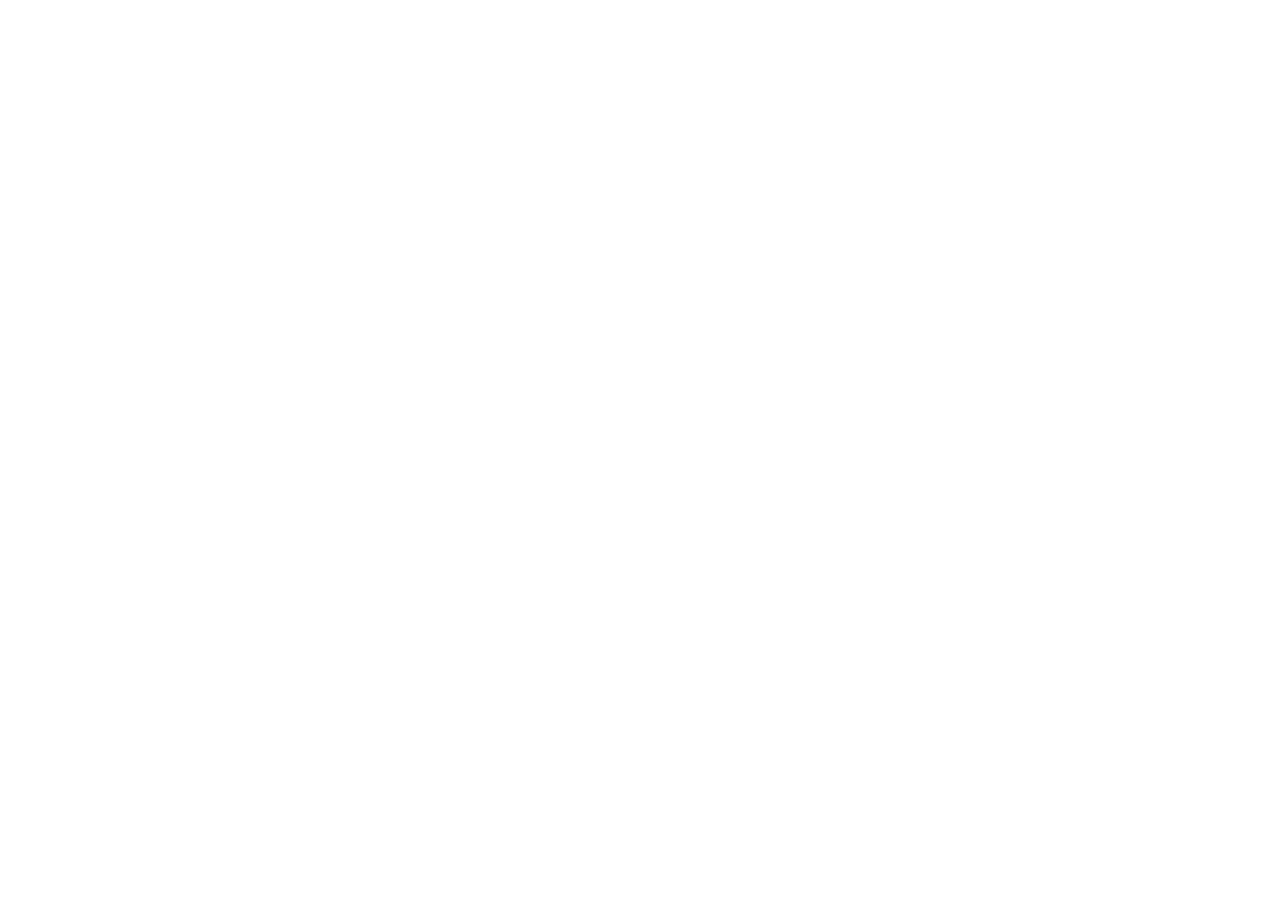
==== index.html @ c23f691d "init project" ====
<!DOCTYPE html>
<html lang="en">

<head>
    <meta charset="UTF-8">
    <meta http-equiv="X-UA-Compatible" content="IE=edge">
    <meta name="viewport" content="width=device-width, initial-scale=1.0">
    <title>Document</title>
</head>

<body>

</body>

</html>
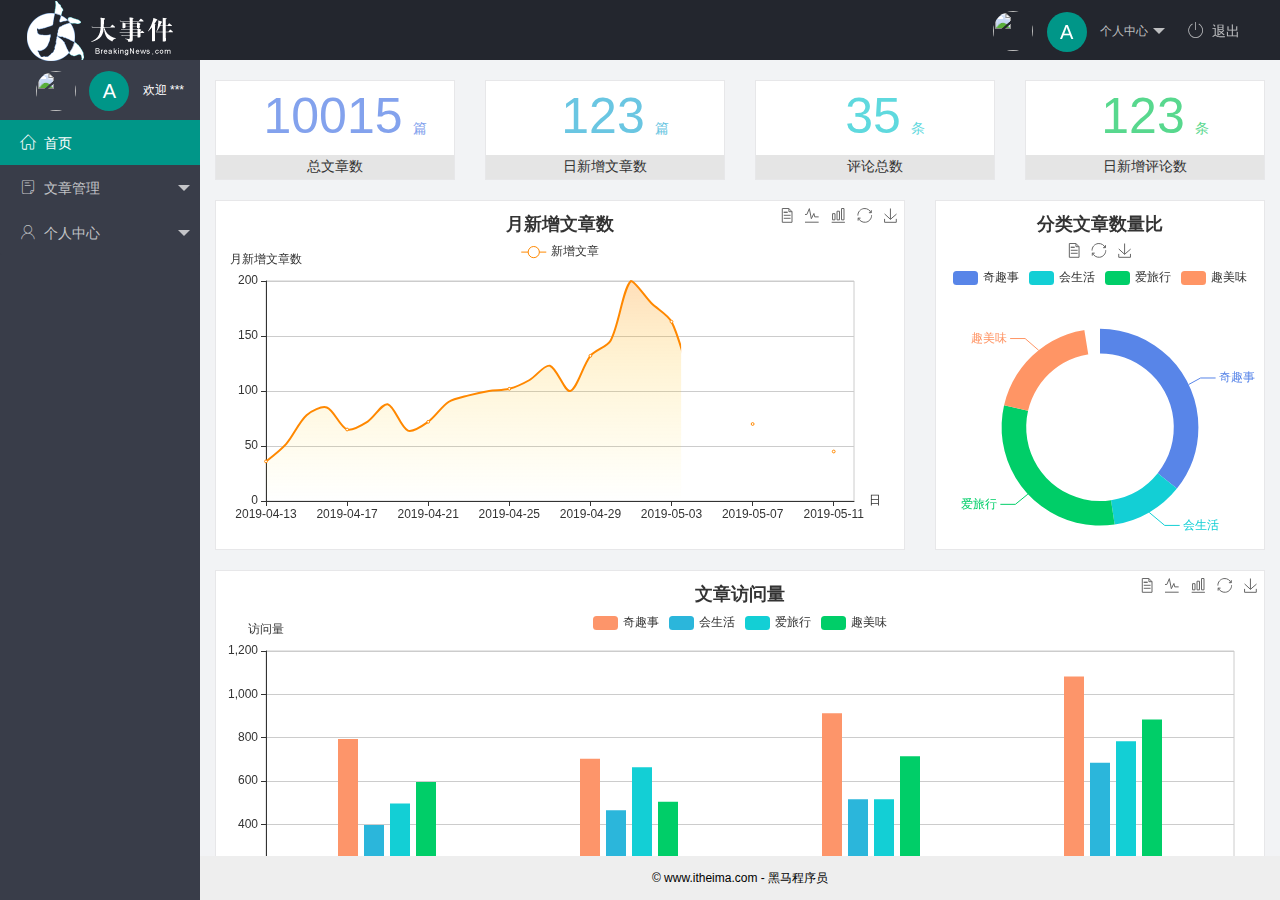
==== commit a172ba6c: "完成了主页功能的开发" ====
--- a/index.html
+++ b/index.html
@@ -5,11 +5,99 @@
     <meta charset="UTF-8">
     <meta http-equiv="X-UA-Compatible" content="IE=edge">
     <meta name="viewport" content="width=device-width, initial-scale=1.0">
-    <title>Document</title>
+    <title>后台主页</title>
+    <link rel="stylesheet" href="/assets/lib/layui/css/layui.css">
+    <link rel="stylesheet" href="/assets/css/index.css">
+    <link rel="stylesheet" href="/assets/fonts/iconfont.css">
 </head>
 
-<body>
+<body class="layui-layout-body">
+    <div class="layui-layout layui-layout-admin">
+        <div class="layui-header">
+            <div class="layui-logo">
+                <img src="/assets/images/logo.png" alt="" />
+            </div>
+            <!-- 头部区域（可配合layui已有的水平导航） -->
+            <ul class="layui-nav layui-layout-right">
+                <li class="layui-nav-item">
+                    <a href="javascript:;" class="userinfo">
+                        <img src="http://t.cn/RCzsdCq" class="layui-nav-img" />
+                        <span class="text-avatar">A</span> 个人中心
+                    </a>
+                    <dl class="layui-nav-child">
+                        <dd><a href="/user/user_info.html" target="fm">基本资料</a></dd>
+                        <dd><a href="/user/user_avatar.html" target="fm">更换头像</a></dd>
+                        <dd><a href="/user/user_pwd.html" target="fm">重置密码</a></dd>
+                    </dl>
+                </li>
+                <li class="layui-nav-item">
+                    <a href="javascript:;" id="btnLogout"><span class="iconfont icon-tuichu"></span>退出</a>
+                </li>
+            </ul>
+        </div>
 
+        <div class="layui-side layui-bg-black">
+            <div class="layui-side-scroll">
+                <div class="userinfo">
+                    <img src="http://t.cn/RCzsdCq" class="layui-nav-img" />
+                    <span class="text-avatar">A</span>
+                    <span id="welcome">欢迎 ***</span>
+                </div>
+                <!-- 左侧导航区域（可配合layui已有的垂直导航） -->
+                <ul class="layui-nav layui-nav-tree" lay-shrink="all">
+                    <li class="layui-nav-item layui-this">
+                        <a href="/home/dashboard.html" target="fm"><span class="iconfont icon-home"></span>首页</a>
+                    </li>
+                    <li class="layui-nav-item">
+                        <a class="" href="javascript:;"><span class="iconfont icon-16"></span>文章管理</a>
+                        <dl class="layui-nav-child">
+                            <dd>
+                                <a href="/article/art_cate.html" target="fm"><i class="layui-icon layui-icon-app"></i>文章类别</a>
+                            </dd>
+                            <dd>
+                                <a href="javascript:;"><i class="layui-icon layui-icon-app"></i>文章列表</a>
+                            </dd>
+                            <dd>
+                                <a href="javascript:;"><i class="layui-icon layui-icon-app"></i>发布文章</a>
+                            </dd>
+                        </dl>
+                    </li>
+                    <li class="layui-nav-item">
+                        <a href="javascript:;" class=""><span class="iconfont icon-user"></span>个人中心</a>
+                        <dl class="layui-nav-child">
+                            <dd>
+                                <a href="/user/user_info.html" target="fm"><i class="layui-icon layui-icon-app"></i>基本资料</a>
+                            </dd>
+                            <dd>
+                                <a href="/user/user_avatar.html" target="fm"><i class="layui-icon layui-icon-app"></i>更换头像</a>
+                            </dd>
+                            <dd>
+                                <a href="/user/user_pwd.html" target="fm"><i class="layui-icon layui-icon-app"></i>重置密码</a>
+                            </dd>
+                        </dl>
+                    </li>
+                </ul>
+            </div>
+        </div>
+
+        <div class="layui-body">
+            <!-- 内容主体区域 -->
+            <iframe name="fm" src="/home/dashboard.html" frameborder="0"></iframe>
+        </div>
+
+        <div class="layui-footer">
+            <!-- 底部固定区域 -->
+            © www.itheima.com - 黑马程序员
+        </div>
+    </div>
+    <!-- 导入 layui 的JS文件 -->
+    <script src="/assets/lib/layui/layui.all.js"></script>
+    <!-- 导入 jQuery -->
+    <script src="/assets/lib/jquery.js"></script>
+    <!-- 导入自己封装的 baseAPI -->
+    <script src="/assets/js/baseapi.js"></script>
+    <!-- 导入自己的 js 文件 -->
+    <script src="/assets/js/index.js"></script>
 </body>
 
 </html>--- a/assets/lib/layui/css/layui.css
+++ b/assets/lib/layui/css/layui.css
@@ -0,0 +1,2 @@
+/** layui-v2.5.5 MIT License By https://www.layui.com */
+ .layui-inline,img{display:inline-block;vertical-align:middle}h1,h2,h3,h4,h5,h6{font-weight:400}.layui-edge,.layui-header,.layui-inline,.layui-main{position:relative}.layui-body,.layui-edge,.layui-elip{overflow:hidden}.layui-btn,.layui-edge,.layui-inline,img{vertical-align:middle}.layui-btn,.layui-disabled,.layui-icon,.layui-unselect{-moz-user-select:none;-webkit-user-select:none;-ms-user-select:none}.layui-elip,.layui-form-checkbox span,.layui-form-pane .layui-form-label{text-overflow:ellipsis;white-space:nowrap}.layui-breadcrumb,.layui-tree-btnGroup{visibility:hidden}blockquote,body,button,dd,div,dl,dt,form,h1,h2,h3,h4,h5,h6,input,li,ol,p,pre,td,textarea,th,ul{margin:0;padding:0;-webkit-tap-highlight-color:rgba(0,0,0,0)}a:active,a:hover{outline:0}img{border:none}li{list-style:none}table{border-collapse:collapse;border-spacing:0}h4,h5,h6{font-size:100%}button,input,optgroup,option,select,textarea{font-family:inherit;font-size:inherit;font-style:inherit;font-weight:inherit;outline:0}pre{white-space:pre-wrap;white-space:-moz-pre-wrap;white-space:-pre-wrap;white-space:-o-pre-wrap;word-wrap:break-word}body{line-height:24px;font:14px Helvetica Neue,Helvetica,PingFang SC,Tahoma,Arial,sans-serif}hr{height:1px;margin:10px 0;border:0;clear:both}a{color:#333;text-decoration:none}a:hover{color:#777}a cite{font-style:normal;*cursor:pointer}.layui-border-box,.layui-border-box *{box-sizing:border-box}.layui-box,.layui-box *{box-sizing:content-box}.layui-clear{clear:both;*zoom:1}.layui-clear:after{content:'\20';clear:both;*zoom:1;display:block;height:0}.layui-inline{*display:inline;*zoom:1}.layui-edge{display:inline-block;width:0;height:0;border-width:6px;border-style:dashed;border-color:transparent}.layui-edge-top{top:-4px;border-bottom-color:#999;border-bottom-style:solid}.layui-edge-right{border-left-color:#999;border-left-style:solid}.layui-edge-bottom{top:2px;border-top-color:#999;border-top-style:solid}.layui-edge-left{border-right-color:#999;border-right-style:solid}.layui-disabled,.layui-disabled:hover{color:#d2d2d2!important;cursor:not-allowed!important}.layui-circle{border-radius:100%}.layui-show{display:block!important}.layui-hide{display:none!important}@font-face{font-family:layui-icon;src:url(../font/iconfont.eot?v=250);src:url(../font/iconfont.eot?v=250#iefix) format('embedded-opentype'),url(../font/iconfont.woff2?v=250) format('woff2'),url(../font/iconfont.woff?v=250) format('woff'),url(../font/iconfont.ttf?v=250) format('truetype'),url(../font/iconfont.svg?v=250#layui-icon) format('svg')}.layui-icon{font-family:layui-icon!important;font-size:16px;font-style:normal;-webkit-font-smoothing:antialiased;-moz-osx-font-smoothing:grayscale}.layui-icon-reply-fill:before{content:"\e611"}.layui-icon-set-fill:before{content:"\e614"}.layui-icon-menu-fill:before{content:"\e60f"}.layui-icon-search:before{content:"\e615"}.layui-icon-share:before{content:"\e641"}.layui-icon-set-sm:before{content:"\e620"}.layui-icon-engine:before{content:"\e628"}.layui-icon-close:before{content:"\1006"}.layui-icon-close-fill:before{content:"\1007"}.layui-icon-chart-screen:before{content:"\e629"}.layui-icon-star:before{content:"\e600"}.layui-icon-circle-dot:before{content:"\e617"}.layui-icon-chat:before{content:"\e606"}.layui-icon-release:before{content:"\e609"}.layui-icon-list:before{content:"\e60a"}.layui-icon-chart:before{content:"\e62c"}.layui-icon-ok-circle:before{content:"\1005"}.layui-icon-layim-theme:before{content:"\e61b"}.layui-icon-table:before{content:"\e62d"}.layui-icon-right:before{content:"\e602"}.layui-icon-left:before{content:"\e603"}.layui-icon-cart-simple:before{content:"\e698"}.layui-icon-face-cry:before{content:"\e69c"}.layui-icon-face-smile:before{content:"\e6af"}.layui-icon-survey:before{content:"\e6b2"}.layui-icon-tree:before{content:"\e62e"}.layui-icon-upload-circle:before{content:"\e62f"}.layui-icon-add-circle:before{content:"\e61f"}.layui-icon-download-circle:before{content:"\e601"}.layui-icon-templeate-1:before{content:"\e630"}.layui-icon-util:before{content:"\e631"}.layui-icon-face-surprised:before{content:"\e664"}.layui-icon-edit:before{content:"\e642"}.layui-icon-speaker:before{content:"\e645"}.layui-icon-down:before{content:"\e61a"}.layui-icon-file:before{content:"\e621"}.layui-icon-layouts:before{content:"\e632"}.layui-icon-rate-half:before{content:"\e6c9"}.layui-icon-add-circle-fine:before{content:"\e608"}.layui-icon-prev-circle:before{content:"\e633"}.layui-icon-read:before{content:"\e705"}.layui-icon-404:before{content:"\e61c"}.layui-icon-carousel:before{content:"\e634"}.layui-icon-help:before{content:"\e607"}.layui-icon-code-circle:before{content:"\e635"}.layui-icon-water:before{content:"\e636"}.layui-icon-username:before{content:"\e66f"}.layui-icon-find-fill:before{content:"\e670"}.layui-icon-about:before{content:"\e60b"}.layui-icon-location:before{content:"\e715"}.layui-icon-up:before{content:"\e619"}.layui-icon-pause:before{content:"\e651"}.layui-icon-date:before{content:"\e637"}.layui-icon-layim-uploadfile:before{content:"\e61d"}.layui-icon-delete:before{content:"\e640"}.layui-icon-play:before{content:"\e652"}.layui-icon-top:before{content:"\e604"}.layui-icon-friends:before{content:"\e612"}.layui-icon-refresh-3:before{content:"\e9aa"}.layui-icon-ok:before{content:"\e605"}.layui-icon-layer:before{content:"\e638"}.layui-icon-face-smile-fine:before{content:"\e60c"}.layui-icon-dollar:before{content:"\e659"}.layui-icon-group:before{content:"\e613"}.layui-icon-layim-download:before{content:"\e61e"}.layui-icon-picture-fine:before{content:"\e60d"}.layui-icon-link:before{content:"\e64c"}.layui-icon-diamond:before{content:"\e735"}.layui-icon-log:before{content:"\e60e"}.layui-icon-rate-solid:before{content:"\e67a"}.layui-icon-fonts-del:before{content:"\e64f"}.layui-icon-unlink:before{content:"\e64d"}.layui-icon-fonts-clear:before{content:"\e639"}.layui-icon-triangle-r:before{content:"\e623"}.layui-icon-circle:before{content:"\e63f"}.layui-icon-radio:before{content:"\e643"}.layui-icon-align-center:before{content:"\e647"}.layui-icon-align-right:before{content:"\e648"}.layui-icon-align-left:before{content:"\e649"}.layui-icon-loading-1:before{content:"\e63e"}.layui-icon-return:before{content:"\e65c"}.layui-icon-fonts-strong:before{content:"\e62b"}.layui-icon-upload:before{content:"\e67c"}.layui-icon-dialogue:before{content:"\e63a"}.layui-icon-video:before{content:"\e6ed"}.layui-icon-headset:before{content:"\e6fc"}.layui-icon-cellphone-fine:before{content:"\e63b"}.layui-icon-add-1:before{content:"\e654"}.layui-icon-face-smile-b:before{content:"\e650"}.layui-icon-fonts-html:before{content:"\e64b"}.layui-icon-form:before{content:"\e63c"}.layui-icon-cart:before{content:"\e657"}.layui-icon-camera-fill:before{content:"\e65d"}.layui-icon-tabs:before{content:"\e62a"}.layui-icon-fonts-code:before{content:"\e64e"}.layui-icon-fire:before{content:"\e756"}.layui-icon-set:before{content:"\e716"}.layui-icon-fonts-u:before{content:"\e646"}.layui-icon-triangle-d:before{content:"\e625"}.layui-icon-tips:before{content:"\e702"}.layui-icon-picture:before{content:"\e64a"}.layui-icon-more-vertical:before{content:"\e671"}.layui-icon-flag:before{content:"\e66c"}.layui-icon-loading:before{content:"\e63d"}.layui-icon-fonts-i:before{content:"\e644"}.layui-icon-refresh-1:before{content:"\e666"}.layui-icon-rmb:before{content:"\e65e"}.layui-icon-home:before{content:"\e68e"}.layui-icon-user:before{content:"\e770"}.layui-icon-notice:before{content:"\e667"}.layui-icon-login-weibo:before{content:"\e675"}.layui-icon-voice:before{content:"\e688"}.layui-icon-upload-drag:before{content:"\e681"}.layui-icon-login-qq:before{content:"\e676"}.layui-icon-snowflake:before{content:"\e6b1"}.layui-icon-file-b:before{content:"\e655"}.layui-icon-template:before{content:"\e663"}.layui-icon-auz:before{content:"\e672"}.layui-icon-console:before{content:"\e665"}.layui-icon-app:before{content:"\e653"}.layui-icon-prev:before{content:"\e65a"}.layui-icon-website:before{content:"\e7ae"}.layui-icon-next:before{content:"\e65b"}.layui-icon-component:before{content:"\e857"}.layui-icon-more:before{content:"\e65f"}.layui-icon-login-wechat:before{content:"\e677"}.layui-icon-shrink-right:before{content:"\e668"}.layui-icon-spread-left:before{content:"\e66b"}.layui-icon-camera:before{content:"\e660"}.layui-icon-note:before{content:"\e66e"}.layui-icon-refresh:before{content:"\e669"}.layui-icon-female:before{content:"\e661"}.layui-icon-male:before{content:"\e662"}.layui-icon-password:before{content:"\e673"}.layui-icon-senior:before{content:"\e674"}.layui-icon-theme:before{content:"\e66a"}.layui-icon-tread:before{content:"\e6c5"}.layui-icon-praise:before{content:"\e6c6"}.layui-icon-star-fill:before{content:"\e658"}.layui-icon-rate:before{content:"\e67b"}.layui-icon-template-1:before{content:"\e656"}.layui-icon-vercode:before{content:"\e679"}.layui-icon-cellphone:before{content:"\e678"}.layui-icon-screen-full:before{content:"\e622"}.layui-icon-screen-restore:before{content:"\e758"}.layui-icon-cols:before{content:"\e610"}.layui-icon-export:before{content:"\e67d"}.layui-icon-print:before{content:"\e66d"}.layui-icon-slider:before{content:"\e714"}.layui-icon-addition:before{content:"\e624"}.layui-icon-subtraction:before{content:"\e67e"}.layui-icon-service:before{content:"\e626"}.layui-icon-transfer:before{content:"\e691"}.layui-main{width:1140px;margin:0 auto}.layui-header{z-index:1000;height:60px}.layui-header a:hover{transition:all .5s;-webkit-transition:all .5s}.layui-side{position:fixed;left:0;top:0;bottom:0;z-index:999;width:200px;overflow-x:hidden}.layui-side-scroll{position:relative;width:220px;height:100%;overflow-x:hidden}.layui-body{position:absolute;left:200px;right:0;top:0;bottom:0;z-index:998;width:auto;overflow-y:auto;box-sizing:border-box}.layui-layout-body{overflow:hidden}.layui-layout-admin .layui-header{background-color:#23262E}.layui-layout-admin .layui-side{top:60px;width:200px;overflow-x:hidden}.layui-layout-admin .layui-body{position:fixed;top:60px;bottom:44px}.layui-layout-admin .layui-main{width:auto;margin:0 15px}.layui-layout-admin .layui-footer{position:fixed;left:200px;right:0;bottom:0;height:44px;line-height:44px;padding:0 15px;background-color:#eee}.layui-layout-admin .layui-logo{position:absolute;left:0;top:0;width:200px;height:100%;line-height:60px;text-align:center;color:#009688;font-size:16px}.layui-layout-admin .layui-header .layui-nav{background:0 0}.layui-layout-left{position:absolute!important;left:200px;top:0}.layui-layout-right{position:absolute!important;right:0;top:0}.layui-container{position:relative;margin:0 auto;padding:0 15px;box-sizing:border-box}.layui-fluid{position:relative;margin:0 auto;padding:0 15px}.layui-row:after,.layui-row:before{content:'';display:block;clear:both}.layui-col-lg1,.layui-col-lg10,.layui-col-lg11,.layui-col-lg12,.layui-col-lg2,.layui-col-lg3,.layui-col-lg4,.layui-col-lg5,.layui-col-lg6,.layui-col-lg7,.layui-col-lg8,.layui-col-lg9,.layui-col-md1,.layui-col-md10,.layui-col-md11,.layui-col-md12,.layui-col-md2,.layui-col-md3,.layui-col-md4,.layui-col-md5,.layui-col-md6,.layui-col-md7,.layui-col-md8,.layui-col-md9,.layui-col-sm1,.layui-col-sm10,.layui-col-sm11,.layui-col-sm12,.layui-col-sm2,.layui-col-sm3,.layui-col-sm4,.layui-col-sm5,.layui-col-sm6,.layui-col-sm7,.layui-col-sm8,.layui-col-sm9,.layui-col-xs1,.layui-col-xs10,.layui-col-xs11,.layui-col-xs12,.layui-col-xs2,.layui-col-xs3,.layui-col-xs4,.layui-col-xs5,.layui-col-xs6,.layui-col-xs7,.layui-col-xs8,.layui-col-xs9{position:relative;display:block;box-sizing:border-box}.layui-col-xs1,.layui-col-xs10,.layui-col-xs11,.layui-col-xs12,.layui-col-xs2,.layui-col-xs3,.layui-col-xs4,.layui-col-xs5,.layui-col-xs6,.layui-col-xs7,.layui-col-xs8,.layui-col-xs9{float:left}.layui-col-xs1{width:8.33333333%}.layui-col-xs2{width:16.66666667%}.layui-col-xs3{width:25%}.layui-col-xs4{width:33.33333333%}.layui-col-xs5{width:41.66666667%}.layui-col-xs6{width:50%}.layui-col-xs7{width:58.33333333%}.layui-col-xs8{width:66.66666667%}.layui-col-xs9{width:75%}.layui-col-xs10{width:83.33333333%}.layui-col-xs11{width:91.66666667%}.layui-col-xs12{width:100%}.layui-col-xs-offset1{margin-left:8.33333333%}.layui-col-xs-offset2{margin-left:16.66666667%}.layui-col-xs-offset3{margin-left:25%}.layui-col-xs-offset4{margin-left:33.33333333%}.layui-col-xs-offset5{margin-left:41.66666667%}.layui-col-xs-offset6{margin-left:50%}.layui-col-xs-offset7{margin-left:58.33333333%}.layui-col-xs-offset8{margin-left:66.66666667%}.layui-col-xs-offset9{margin-left:75%}.layui-col-xs-offset10{margin-left:83.33333333%}.layui-col-xs-offset11{margin-left:91.66666667%}.layui-col-xs-offset12{margin-left:100%}@media screen and (max-width:768px){.layui-hide-xs{display:none!important}.layui-show-xs-block{display:block!important}.layui-show-xs-inline{display:inline!important}.layui-show-xs-inline-block{display:inline-block!important}}@media screen and (min-width:768px){.layui-container{width:750px}.layui-hide-sm{display:none!important}.layui-show-sm-block{display:block!important}.layui-show-sm-inline{display:inline!important}.layui-show-sm-inline-block{display:inline-block!important}.layui-col-sm1,.layui-col-sm10,.layui-col-sm11,.layui-col-sm12,.layui-col-sm2,.layui-col-sm3,.layui-col-sm4,.layui-col-sm5,.layui-col-sm6,.layui-col-sm7,.layui-col-sm8,.layui-col-sm9{float:left}.layui-col-sm1{width:8.33333333%}.layui-col-sm2{width:16.66666667%}.layui-col-sm3{width:25%}.layui-col-sm4{width:33.33333333%}.layui-col-sm5{width:41.66666667%}.layui-col-sm6{width:50%}.layui-col-sm7{width:58.33333333%}.layui-col-sm8{width:66.66666667%}.layui-col-sm9{width:75%}.layui-col-sm10{width:83.33333333%}.layui-col-sm11{width:91.66666667%}.layui-col-sm12{width:100%}.layui-col-sm-offset1{margin-left:8.33333333%}.layui-col-sm-offset2{margin-left:16.66666667%}.layui-col-sm-offset3{margin-left:25%}.layui-col-sm-offset4{margin-left:33.33333333%}.layui-col-sm-offset5{margin-left:41.66666667%}.layui-col-sm-offset6{margin-left:50%}.layui-col-sm-offset7{margin-left:58.33333333%}.layui-col-sm-offset8{margin-left:66.66666667%}.layui-col-sm-offset9{margin-left:75%}.layui-col-sm-offset10{margin-left:83.33333333%}.layui-col-sm-offset11{margin-left:91.66666667%}.layui-col-sm-offset12{margin-left:100%}}@media screen and (min-width:992px){.layui-container{width:970px}.layui-hide-md{display:none!important}.layui-show-md-block{display:block!important}.layui-show-md-inline{display:inline!important}.layui-show-md-inline-block{display:inline-block!important}.layui-col-md1,.layui-col-md10,.layui-col-md11,.layui-col-md12,.layui-col-md2,.layui-col-md3,.layui-col-md4,.layui-col-md5,.layui-col-md6,.layui-col-md7,.layui-col-md8,.layui-col-md9{float:left}.layui-col-md1{width:8.33333333%}.layui-col-md2{width:16.66666667%}.layui-col-md3{width:25%}.layui-col-md4{width:33.33333333%}.layui-col-md5{width:41.66666667%}.layui-col-md6{width:50%}.layui-col-md7{width:58.33333333%}.layui-col-md8{width:66.66666667%}.layui-col-md9{width:75%}.layui-col-md10{width:83.33333333%}.layui-col-md11{width:91.66666667%}.layui-col-md12{width:100%}.layui-col-md-offset1{margin-left:8.33333333%}.layui-col-md-offset2{margin-left:16.66666667%}.layui-col-md-offset3{margin-left:25%}.layui-col-md-offset4{margin-left:33.33333333%}.layui-col-md-offset5{margin-left:41.66666667%}.layui-col-md-offset6{margin-left:50%}.layui-col-md-offset7{margin-left:58.33333333%}.layui-col-md-offset8{margin-left:66.66666667%}.layui-col-md-offset9{margin-left:75%}.layui-col-md-offset10{margin-left:83.33333333%}.layui-col-md-offset11{margin-left:91.66666667%}.layui-col-md-offset12{margin-left:100%}}@media screen and (min-width:1200px){.layui-container{width:1170px}.layui-hide-lg{display:none!important}.layui-show-lg-block{display:block!important}.layui-show-lg-inline{display:inline!important}.layui-show-lg-inline-block{display:inline-block!important}.layui-col-lg1,.layui-col-lg10,.layui-col-lg11,.layui-col-lg12,.layui-col-lg2,.layui-col-lg3,.layui-col-lg4,.layui-col-lg5,.layui-col-lg6,.layui-col-lg7,.layui-col-lg8,.layui-col-lg9{float:left}.layui-col-lg1{width:8.33333333%}.layui-col-lg2{width:16.66666667%}.layui-col-lg3{width:25%}.layui-col-lg4{width:33.33333333%}.layui-col-lg5{width:41.66666667%}.layui-col-lg6{width:50%}.layui-col-lg7{width:58.33333333%}.layui-col-lg8{width:66.66666667%}.layui-col-lg9{width:75%}.layui-col-lg10{width:83.33333333%}.layui-col-lg11{width:91.66666667%}.layui-col-lg12{width:100%}.layui-col-lg-offset1{margin-left:8.33333333%}.layui-col-lg-offset2{margin-left:16.66666667%}.layui-col-lg-offset3{margin-left:25%}.layui-col-lg-offset4{margin-left:33.33333333%}.layui-col-lg-offset5{margin-left:41.66666667%}.layui-col-lg-offset6{margin-left:50%}.layui-col-lg-offset7{margin-left:58.33333333%}.layui-col-lg-offset8{margin-left:66.66666667%}.layui-col-lg-offset9{margin-left:75%}.layui-col-lg-offset10{margin-left:83.33333333%}.layui-col-lg-offset11{margin-left:91.66666667%}.layui-col-lg-offset12{margin-left:100%}}.layui-col-space1{margin:-.5px}.layui-col-space1>*{padding:.5px}.layui-col-space3{margin:-1.5px}.layui-col-space3>*{padding:1.5px}.layui-col-space5{margin:-2.5px}.layui-col-space5>*{padding:2.5px}.layui-col-space8{margin:-3.5px}.layui-col-space8>*{padding:3.5px}.layui-col-space10{margin:-5px}.layui-col-space10>*{padding:5px}.layui-col-space12{margin:-6px}.layui-col-space12>*{padding:6px}.layui-col-space15{margin:-7.5px}.layui-col-space15>*{padding:7.5px}.layui-col-space18{margin:-9px}.layui-col-space18>*{padding:9px}.layui-col-space20{margin:-10px}.layui-col-space20>*{padding:10px}.layui-col-space22{margin:-11px}.layui-col-space22>*{padding:11px}.layui-col-space25{margin:-12.5px}.layui-col-space25>*{padding:12.5px}.layui-col-space30{margin:-15px}.layui-col-space30>*{padding:15px}.layui-btn,.layui-input,.layui-select,.layui-textarea,.layui-upload-button{outline:0;-webkit-appearance:none;transition:all .3s;-webkit-transition:all .3s;box-sizing:border-box}.layui-elem-quote{margin-bottom:10px;padding:15px;line-height:22px;border-left:5px solid #009688;border-radius:0 2px 2px 0;background-color:#f2f2f2}.layui-quote-nm{border-style:solid;border-width:1px 1px 1px 5px;background:0 0}.layui-elem-field{margin-bottom:10px;padding:0;border-width:1px;border-style:solid}.layui-elem-field legend{margin-left:20px;padding:0 10px;font-size:20px;font-weight:300}.layui-field-title{margin:10px 0 20px;border-width:1px 0 0}.layui-field-box{padding:10px 15px}.layui-field-title .layui-field-box{padding:10px 0}.layui-progress{position:relative;height:6px;border-radius:20px;background-color:#e2e2e2}.layui-progress-bar{position:absolute;left:0;top:0;width:0;max-width:100%;height:6px;border-radius:20px;text-align:right;background-color:#5FB878;transition:all .3s;-webkit-transition:all .3s}.layui-progress-big,.layui-progress-big .layui-progress-bar{height:18px;line-height:18px}.layui-progress-text{position:relative;top:-20px;line-height:18px;font-size:12px;color:#666}.layui-progress-big .layui-progress-text{position:static;padding:0 10px;color:#fff}.layui-collapse{border-width:1px;border-style:solid;border-radius:2px}.layui-colla-content,.layui-colla-item{border-top-width:1px;border-top-style:solid}.layui-colla-item:first-child{border-top:none}.layui-colla-title{position:relative;height:42px;line-height:42px;padding:0 15px 0 35px;color:#333;background-color:#f2f2f2;cursor:pointer;font-size:14px;overflow:hidden}.layui-colla-content{display:none;padding:10px 15px;line-height:22px;color:#666}.layui-colla-icon{position:absolute;left:15px;top:0;font-size:14px}.layui-card{margin-bottom:15px;border-radius:2px;background-color:#fff;box-shadow:0 1px 2px 0 rgba(0,0,0,.05)}.layui-card:last-child{margin-bottom:0}.layui-card-header{position:relative;height:42px;line-height:42px;padding:0 15px;border-bottom:1px solid #f6f6f6;color:#333;border-radius:2px 2px 0 0;font-size:14px}.layui-bg-black,.layui-bg-blue,.layui-bg-cyan,.layui-bg-green,.layui-bg-orange,.layui-bg-red{color:#fff!important}.layui-card-body{position:relative;padding:10px 15px;line-height:24px}.layui-card-body[pad15]{padding:15px}.layui-card-body[pad20]{padding:20px}.layui-card-body .layui-table{margin:5px 0}.layui-card .layui-tab{margin:0}.layui-panel-window{position:relative;padding:15px;border-radius:0;border-top:5px solid #E6E6E6;background-color:#fff}.layui-auxiliar-moving{position:fixed;left:0;right:0;top:0;bottom:0;width:100%;height:100%;background:0 0;z-index:9999999999}.layui-form-label,.layui-form-mid,.layui-form-select,.layui-input-block,.layui-input-inline,.layui-textarea{position:relative}.layui-bg-red{background-color:#FF5722!important}.layui-bg-orange{background-color:#FFB800!important}.layui-bg-green{background-color:#009688!important}.layui-bg-cyan{background-color:#2F4056!important}.layui-bg-blue{background-color:#1E9FFF!important}.layui-bg-black{background-color:#393D49!important}.layui-bg-gray{background-color:#eee!important;color:#666!important}.layui-badge-rim,.layui-colla-content,.layui-colla-item,.layui-collapse,.layui-elem-field,.layui-form-pane .layui-form-item[pane],.layui-form-pane .layui-form-label,.layui-input,.layui-layedit,.layui-layedit-tool,.layui-quote-nm,.layui-select,.layui-tab-bar,.layui-tab-card,.layui-tab-title,.layui-tab-title .layui-this:after,.layui-textarea{border-color:#e6e6e6}.layui-timeline-item:before,hr{background-color:#e6e6e6}.layui-text{line-height:22px;font-size:14px;color:#666}.layui-text h1,.layui-text h2,.layui-text h3{font-weight:500;color:#333}.layui-text h1{font-size:30px}.layui-text h2{font-size:24px}.layui-text h3{font-size:18px}.layui-text a:not(.layui-btn){color:#01AAED}.layui-text a:not(.layui-btn):hover{text-decoration:underline}.layui-text ul{padding:5px 0 5px 15px}.layui-text ul li{margin-top:5px;list-style-type:disc}.layui-text em,.layui-word-aux{color:#999!important;padding:0 5px!important}.layui-btn{display:inline-block;height:38px;line-height:38px;padding:0 18px;background-color:#009688;color:#fff;white-space:nowrap;text-align:center;font-size:14px;border:none;border-radius:2px;cursor:pointer}.layui-btn:hover{opacity:.8;filter:alpha(opacity=80);color:#fff}.layui-btn:active{opacity:1;filter:alpha(opacity=100)}.layui-btn+.layui-btn{margin-left:10px}.layui-btn-container{font-size:0}.layui-btn-container .layui-btn{margin-right:10px;margin-bottom:10px}.layui-btn-container .layui-btn+.layui-btn{margin-left:0}.layui-table .layui-btn-container .layui-btn{margin-bottom:9px}.layui-btn-radius{border-radius:100px}.layui-btn .layui-icon{margin-right:3px;font-size:18px;vertical-align:bottom;vertical-align:middle\9}.layui-btn-primary{border:1px solid #C9C9C9;background-color:#fff;color:#555}.layui-btn-primary:hover{border-color:#009688;color:#333}.layui-btn-normal{background-color:#1E9FFF}.layui-btn-warm{background-color:#FFB800}.layui-btn-danger{background-color:#FF5722}.layui-btn-checked{background-color:#5FB878}.layui-btn-disabled,.layui-btn-disabled:active,.layui-btn-disabled:hover{border:1px solid #e6e6e6;background-color:#FBFBFB;color:#C9C9C9;cursor:not-allowed;opacity:1}.layui-btn-lg{height:44px;line-height:44px;padding:0 25px;font-size:16px}.layui-btn-sm{height:30px;line-height:30px;padding:0 10px;font-size:12px}.layui-btn-sm i{font-size:16px!important}.layui-btn-xs{height:22px;line-height:22px;padding:0 5px;font-size:12px}.layui-btn-xs i{font-size:14px!important}.layui-btn-group{display:inline-block;vertical-align:middle;font-size:0}.layui-btn-group .layui-btn{margin-left:0!important;margin-right:0!important;border-left:1px solid rgba(255,255,255,.5);border-radius:0}.layui-btn-group .layui-btn-primary{border-left:none}.layui-btn-group .layui-btn-primary:hover{border-color:#C9C9C9;color:#009688}.layui-btn-group .layui-btn:first-child{border-left:none;border-radius:2px 0 0 2px}.layui-btn-group .layui-btn-primary:first-child{border-left:1px solid #c9c9c9}.layui-btn-group .layui-btn:last-child{border-radius:0 2px 2px 0}.layui-btn-group .layui-btn+.layui-btn{margin-left:0}.layui-btn-group+.layui-btn-group{margin-left:10px}.layui-btn-fluid{width:100%}.layui-input,.layui-select,.layui-textarea{height:38px;line-height:1.3;line-height:38px\9;border-width:1px;border-style:solid;background-color:#fff;border-radius:2px}.layui-input::-webkit-input-placeholder,.layui-select::-webkit-input-placeholder,.layui-textarea::-webkit-input-placeholder{line-height:1.3}.layui-input,.layui-textarea{display:block;width:100%;padding-left:10px}.layui-input:hover,.layui-textarea:hover{border-color:#D2D2D2!important}.layui-input:focus,.layui-textarea:focus{border-color:#C9C9C9!important}.layui-textarea{min-height:100px;height:auto;line-height:20px;padding:6px 10px;resize:vertical}.layui-select{padding:0 10px}.layui-form input[type=checkbox],.layui-form input[type=radio],.layui-form select{display:none}.layui-form [lay-ignore]{display:initial}.layui-form-item{margin-bottom:15px;clear:both;*zoom:1}.layui-form-item:after{content:'\20';clear:both;*zoom:1;display:block;height:0}.layui-form-label{float:left;display:block;padding:9px 15px;width:80px;font-weight:400;line-height:20px;text-align:right}.layui-form-label-col{display:block;float:none;padding:9px 0;line-height:20px;text-align:left}.layui-form-item .layui-inline{margin-bottom:5px;margin-right:10px}.layui-input-block{margin-left:110px;min-height:36px}.layui-input-inline{display:inline-block;vertical-align:middle}.layui-form-item .layui-input-inline{float:left;width:190px;margin-right:10px}.layui-form-text .layui-input-inline{width:auto}.layui-form-mid{float:left;display:block;padding:9px 0!important;line-height:20px;margin-right:10px}.layui-form-danger+.layui-form-select .layui-input,.layui-form-danger:focus{border-color:#FF5722!important}.layui-form-select .layui-input{padding-right:30px;cursor:pointer}.layui-form-select .layui-edge{position:absolute;right:10px;top:50%;margin-top:-3px;cursor:pointer;border-width:6px;border-top-color:#c2c2c2;border-top-style:solid;transition:all .3s;-webkit-transition:all .3s}.layui-form-select dl{display:none;position:absolute;left:0;top:42px;padding:5px 0;z-index:899;min-width:100%;border:1px solid #d2d2d2;max-height:300px;overflow-y:auto;background-color:#fff;border-radius:2px;box-shadow:0 2px 4px rgba(0,0,0,.12);box-sizing:border-box}.layui-form-select dl dd,.layui-form-select dl dt{padding:0 10px;line-height:36px;white-space:nowrap;overflow:hidden;text-overflow:ellipsis}.layui-form-select dl dt{font-size:12px;color:#999}.layui-form-select dl dd{cursor:pointer}.layui-form-select dl dd:hover{background-color:#f2f2f2;-webkit-transition:.5s all;transition:.5s all}.layui-form-select .layui-select-group dd{padding-left:20px}.layui-form-select dl dd.layui-select-tips{padding-left:10px!important;color:#999}.layui-form-select dl dd.layui-this{background-color:#5FB878;color:#fff}.layui-form-checkbox,.layui-form-select dl dd.layui-disabled{background-color:#fff}.layui-form-selected dl{display:block}.layui-form-checkbox,.layui-form-checkbox *,.layui-form-switch{display:inline-block;vertical-align:middle}.layui-form-selected .layui-edge{margin-top:-9px;-webkit-transform:rotate(180deg);transform:rotate(180deg);margin-top:-3px\9}:root .layui-form-selected .layui-edge{margin-top:-9px\0/IE9}.layui-form-selectup dl{top:auto;bottom:42px}.layui-select-none{margin:5px 0;text-align:center;color:#999}.layui-select-disabled .layui-disabled{border-color:#eee!important}.layui-select-disabled .layui-edge{border-top-color:#d2d2d2}.layui-form-checkbox{position:relative;height:30px;line-height:30px;margin-right:10px;padding-right:30px;cursor:pointer;font-size:0;-webkit-transition:.1s linear;transition:.1s linear;box-sizing:border-box}.layui-form-checkbox span{padding:0 10px;height:100%;font-size:14px;border-radius:2px 0 0 2px;background-color:#d2d2d2;color:#fff;overflow:hidden}.layui-form-checkbox:hover span{background-color:#c2c2c2}.layui-form-checkbox i{position:absolute;right:0;top:0;width:30px;height:28px;border:1px solid #d2d2d2;border-left:none;border-radius:0 2px 2px 0;color:#fff;font-size:20px;text-align:center}.layui-form-checkbox:hover i{border-color:#c2c2c2;color:#c2c2c2}.layui-form-checked,.layui-form-checked:hover{border-color:#5FB878}.layui-form-checked span,.layui-form-checked:hover span{background-color:#5FB878}.layui-form-checked i,.layui-form-checked:hover i{color:#5FB878}.layui-form-item .layui-form-checkbox{margin-top:4px}.layui-form-checkbox[lay-skin=primary]{height:auto!important;line-height:normal!important;min-width:18px;min-height:18px;border:none!important;margin-right:0;padding-left:28px;padding-right:0;background:0 0}.layui-form-checkbox[lay-skin=primary] span{padding-left:0;padding-right:15px;line-height:18px;background:0 0;color:#666}.layui-form-checkbox[lay-skin=primary] i{right:auto;left:0;width:16px;height:16px;line-height:16px;border:1px solid #d2d2d2;font-size:12px;border-radius:2px;background-color:#fff;-webkit-transition:.1s linear;transition:.1s linear}.layui-form-checkbox[lay-skin=primary]:hover i{border-color:#5FB878;color:#fff}.layui-form-checked[lay-skin=primary] i{border-color:#5FB878!important;background-color:#5FB878;color:#fff}.layui-checkbox-disbaled[lay-skin=primary] span{background:0 0!important;color:#c2c2c2}.layui-checkbox-disbaled[lay-skin=primary]:hover i{border-color:#d2d2d2}.layui-form-item .layui-form-checkbox[lay-skin=primary]{margin-top:10px}.layui-form-switch{position:relative;height:22px;line-height:22px;min-width:35px;padding:0 5px;margin-top:8px;border:1px solid #d2d2d2;border-radius:20px;cursor:pointer;background-color:#fff;-webkit-transition:.1s linear;transition:.1s linear}.layui-form-switch i{position:absolute;left:5px;top:3px;width:16px;height:16px;border-radius:20px;background-color:#d2d2d2;-webkit-transition:.1s linear;transition:.1s linear}.layui-form-switch em{position:relative;top:0;width:25px;margin-left:21px;padding:0!important;text-align:center!important;color:#999!important;font-style:normal!important;font-size:12px}.layui-form-onswitch{border-color:#5FB878;background-color:#5FB878}.layui-checkbox-disbaled,.layui-checkbox-disbaled i{border-color:#e2e2e2!important}.layui-form-onswitch i{left:100%;margin-left:-21px;background-color:#fff}.layui-form-onswitch em{margin-left:5px;margin-right:21px;color:#fff!important}.layui-checkbox-disbaled span{background-color:#e2e2e2!important}.layui-checkbox-disbaled:hover i{color:#fff!important}[lay-radio]{display:none}.layui-form-radio,.layui-form-radio *{display:inline-block;vertical-align:middle}.layui-form-radio{line-height:28px;margin:6px 10px 0 0;padding-right:10px;cursor:pointer;font-size:0}.layui-form-radio *{font-size:14px}.layui-form-radio>i{margin-right:8px;font-size:22px;color:#c2c2c2}.layui-form-radio>i:hover,.layui-form-radioed>i{color:#5FB878}.layui-radio-disbaled>i{color:#e2e2e2!important}.layui-form-pane .layui-form-label{width:110px;padding:8px 15px;height:38px;line-height:20px;border-width:1px;border-style:solid;border-radius:2px 0 0 2px;text-align:center;background-color:#FBFBFB;overflow:hidden;box-sizing:border-box}.layui-form-pane .layui-input-inline{margin-left:-1px}.layui-form-pane .layui-input-block{margin-left:110px;left:-1px}.layui-form-pane .layui-input{border-radius:0 2px 2px 0}.layui-form-pane .layui-form-text .layui-form-label{float:none;width:100%;border-radius:2px;box-sizing:border-box;text-align:left}.layui-form-pane .layui-form-text .layui-input-inline{display:block;margin:0;top:-1px;clear:both}.layui-form-pane .layui-form-text .layui-input-block{margin:0;left:0;top:-1px}.layui-form-pane .layui-form-text .layui-textarea{min-height:100px;border-radius:0 0 2px 2px}.layui-form-pane .layui-form-checkbox{margin:4px 0 4px 10px}.layui-form-pane .layui-form-radio,.layui-form-pane .layui-form-switch{margin-top:6px;margin-left:10px}.layui-form-pane .layui-form-item[pane]{position:relative;border-width:1px;border-style:solid}.layui-form-pane .layui-form-item[pane] .layui-form-label{position:absolute;left:0;top:0;height:100%;border-width:0 1px 0 0}.layui-form-pane .layui-form-item[pane] .layui-input-inline{margin-left:110px}@media screen and (max-width:450px){.layui-form-item .layui-form-label{text-overflow:ellipsis;overflow:hidden;white-space:nowrap}.layui-form-item .layui-inline{display:block;margin-right:0;margin-bottom:20px;clear:both}.layui-form-item .layui-inline:after{content:'\20';clear:both;display:block;height:0}.layui-form-item .layui-input-inline{display:block;float:none;left:-3px;width:auto;margin:0 0 10px 112px}.layui-form-item .layui-input-inline+.layui-form-mid{margin-left:110px;top:-5px;padding:0}.layui-form-item .layui-form-checkbox{margin-right:5px;margin-bottom:5px}}.layui-layedit{border-width:1px;border-style:solid;border-radius:2px}.layui-layedit-tool{padding:3px 5px;border-bottom-width:1px;border-bottom-style:solid;font-size:0}.layedit-tool-fixed{position:fixed;top:0;border-top:1px solid #e2e2e2}.layui-layedit-tool .layedit-tool-mid,.layui-layedit-tool .layui-icon{display:inline-block;vertical-align:middle;text-align:center;font-size:14px}.layui-layedit-tool .layui-icon{position:relative;width:32px;height:30px;line-height:30px;margin:3px 5px;color:#777;cursor:pointer;border-radius:2px}.layui-layedit-tool .layui-icon:hover{color:#393D49}.layui-layedit-tool .layui-icon:active{color:#000}.layui-layedit-tool .layedit-tool-active{background-color:#e2e2e2;color:#000}.layui-layedit-tool .layui-disabled,.layui-layedit-tool .layui-disabled:hover{color:#d2d2d2;cursor:not-allowed}.layui-layedit-tool .layedit-tool-mid{width:1px;height:18px;margin:0 10px;background-color:#d2d2d2}.layedit-tool-html{width:50px!important;font-size:30px!important}.layedit-tool-b,.layedit-tool-code,.layedit-tool-help{font-size:16px!important}.layedit-tool-d,.layedit-tool-face,.layedit-tool-image,.layedit-tool-unlink{font-size:18px!important}.layedit-tool-image input{position:absolute;font-size:0;left:0;top:0;width:100%;height:100%;opacity:.01;filter:Alpha(opacity=1);cursor:pointer}.layui-layedit-iframe iframe{display:block;width:100%}#LAY_layedit_code{overflow:hidden}.layui-laypage{display:inline-block;*display:inline;*zoom:1;vertical-align:middle;margin:10px 0;font-size:0}.layui-laypage>a:first-child,.layui-laypage>a:first-child em{border-radius:2px 0 0 2px}.layui-laypage>a:last-child,.layui-laypage>a:last-child em{border-radius:0 2px 2px 0}.layui-laypage>:first-child{margin-left:0!important}.layui-laypage>:last-child{margin-right:0!important}.layui-laypage a,.layui-laypage button,.layui-laypage input,.layui-laypage select,.layui-laypage span{border:1px solid #e2e2e2}.layui-laypage a,.layui-laypage span{display:inline-block;*display:inline;*zoom:1;vertical-align:middle;padding:0 15px;height:28px;line-height:28px;margin:0 -1px 5px 0;background-color:#fff;color:#333;font-size:12px}.layui-flow-more a *,.layui-laypage input,.layui-table-view select[lay-ignore]{display:inline-block}.layui-laypage a:hover{color:#009688}.layui-laypage em{font-style:normal}.layui-laypage .layui-laypage-spr{color:#999;font-weight:700}.layui-laypage a{text-decoration:none}.layui-laypage .layui-laypage-curr{position:relative}.layui-laypage .layui-laypage-curr em{position:relative;color:#fff}.layui-laypage .layui-laypage-curr .layui-laypage-em{position:absolute;left:-1px;top:-1px;padding:1px;width:100%;height:100%;background-color:#009688}.layui-laypage-em{border-radius:2px}.layui-laypage-next em,.layui-laypage-prev em{font-family:Sim sun;font-size:16px}.layui-laypage .layui-laypage-count,.layui-laypage .layui-laypage-limits,.layui-laypage .layui-laypage-refresh,.layui-laypage .layui-laypage-skip{margin-left:10px;margin-right:10px;padding:0;border:none}.layui-laypage .layui-laypage-limits,.layui-laypage .layui-laypage-refresh{vertical-align:top}.layui-laypage .layui-laypage-refresh i{font-size:18px;cursor:pointer}.layui-laypage select{height:22px;padding:3px;border-radius:2px;cursor:pointer}.layui-laypage .layui-laypage-skip{height:30px;line-height:30px;color:#999}.layui-laypage button,.layui-laypage input{height:30px;line-height:30px;border-radius:2px;vertical-align:top;background-color:#fff;box-sizing:border-box}.layui-laypage input{width:40px;margin:0 10px;padding:0 3px;text-align:center}.layui-laypage input:focus,.layui-laypage select:focus{border-color:#009688!important}.layui-laypage button{margin-left:10px;padding:0 10px;cursor:pointer}.layui-table,.layui-table-view{margin:10px 0}.layui-flow-more{margin:10px 0;text-align:center;color:#999;font-size:14px}.layui-flow-more a{height:32px;line-height:32px}.layui-flow-more a *{vertical-align:top}.layui-flow-more a cite{padding:0 20px;border-radius:3px;background-color:#eee;color:#333;font-style:normal}.layui-flow-more a cite:hover{opacity:.8}.layui-flow-more a i{font-size:30px;color:#737383}.layui-table{width:100%;background-color:#fff;color:#666}.layui-table tr{transition:all .3s;-webkit-transition:all .3s}.layui-table th{text-align:left;font-weight:400}.layui-table tbody tr:hover,.layui-table thead tr,.layui-table-click,.layui-table-header,.layui-table-hover,.layui-table-mend,.layui-table-patch,.layui-table-tool,.layui-table-total,.layui-table-total tr,.layui-table[lay-even] tr:nth-child(even){background-color:#f2f2f2}.layui-table td,.layui-table th,.layui-table-col-set,.layui-table-fixed-r,.layui-table-grid-down,.layui-table-header,.layui-table-page,.layui-table-tips-main,.layui-table-tool,.layui-table-total,.layui-table-view,.layui-table[lay-skin=line],.layui-table[lay-skin=row]{border-width:1px;border-style:solid;border-color:#e6e6e6}.layui-table td,.layui-table th{position:relative;padding:9px 15px;min-height:20px;line-height:20px;font-size:14px}.layui-table[lay-skin=line] td,.layui-table[lay-skin=line] th{border-width:0 0 1px}.layui-table[lay-skin=row] td,.layui-table[lay-skin=row] th{border-width:0 1px 0 0}.layui-table[lay-skin=nob] td,.layui-table[lay-skin=nob] th{border:none}.layui-table img{max-width:100px}.layui-table[lay-size=lg] td,.layui-table[lay-size=lg] th{padding:15px 30px}.layui-table-view .layui-table[lay-size=lg] .layui-table-cell{height:40px;line-height:40px}.layui-table[lay-size=sm] td,.layui-table[lay-size=sm] th{font-size:12px;padding:5px 10px}.layui-table-view .layui-table[lay-size=sm] .layui-table-cell{height:20px;line-height:20px}.layui-table[lay-data]{display:none}.layui-table-box{position:relative;overflow:hidden}.layui-table-view .layui-table{position:relative;width:auto;margin:0}.layui-table-view .layui-table[lay-skin=line]{border-width:0 1px 0 0}.layui-table-view .layui-table[lay-skin=row]{border-width:0 0 1px}.layui-table-view .layui-table td,.layui-table-view .layui-table th{padding:5px 0;border-top:none;border-left:none}.layui-table-view .layui-table th.layui-unselect .layui-table-cell span{cursor:pointer}.layui-table-view .layui-table td{cursor:default}.layui-table-view .layui-table td[data-edit=text]{cursor:text}.layui-table-view .layui-form-checkbox[lay-skin=primary] i{width:18px;height:18px}.layui-table-view .layui-form-radio{line-height:0;padding:0}.layui-table-view .layui-form-radio>i{margin:0;font-size:20px}.layui-table-init{position:absolute;left:0;top:0;width:100%;height:100%;text-align:center;z-index:110}.layui-table-init .layui-icon{position:absolute;left:50%;top:50%;margin:-15px 0 0 -15px;font-size:30px;color:#c2c2c2}.layui-table-header{border-width:0 0 1px;overflow:hidden}.layui-table-header .layui-table{margin-bottom:-1px}.layui-table-tool .layui-inline[lay-event]{position:relative;width:26px;height:26px;padding:5px;line-height:16px;margin-right:10px;text-align:center;color:#333;border:1px solid #ccc;cursor:pointer;-webkit-transition:.5s all;transition:.5s all}.layui-table-tool .layui-inline[lay-event]:hover{border:1px solid #999}.layui-table-tool-temp{padding-right:120px}.layui-table-tool-self{position:absolute;right:17px;top:10px}.layui-table-tool .layui-table-tool-self .layui-inline[lay-event]{margin:0 0 0 10px}.layui-table-tool-panel{position:absolute;top:29px;left:-1px;padding:5px 0;min-width:150px;min-height:40px;border:1px solid #d2d2d2;text-align:left;overflow-y:auto;background-color:#fff;box-shadow:0 2px 4px rgba(0,0,0,.12)}.layui-table-cell,.layui-table-tool-panel li{overflow:hidden;text-overflow:ellipsis;white-space:nowrap}.layui-table-tool-panel li{padding:0 10px;line-height:30px;-webkit-transition:.5s all;transition:.5s all}.layui-table-tool-panel li .layui-form-checkbox[lay-skin=primary]{width:100%;padding-left:28px}.layui-table-tool-panel li:hover{background-color:#f2f2f2}.layui-table-tool-panel li .layui-form-checkbox[lay-skin=primary] i{position:absolute;left:0;top:0}.layui-table-tool-panel li .layui-form-checkbox[lay-skin=primary] span{padding:0}.layui-table-tool .layui-table-tool-self .layui-table-tool-panel{left:auto;right:-1px}.layui-table-col-set{position:absolute;right:0;top:0;width:20px;height:100%;border-width:0 0 0 1px;background-color:#fff}.layui-table-sort{width:10px;height:20px;margin-left:5px;cursor:pointer!important}.layui-table-sort .layui-edge{position:absolute;left:5px;border-width:5px}.layui-table-sort .layui-table-sort-asc{top:3px;border-top:none;border-bottom-style:solid;border-bottom-color:#b2b2b2}.layui-table-sort .layui-table-sort-asc:hover{border-bottom-color:#666}.layui-table-sort .layui-table-sort-desc{bottom:5px;border-bottom:none;border-top-style:solid;border-top-color:#b2b2b2}.layui-table-sort .layui-table-sort-desc:hover{border-top-color:#666}.layui-table-sort[lay-sort=asc] .layui-table-sort-asc{border-bottom-color:#000}.layui-table-sort[lay-sort=desc] .layui-table-sort-desc{border-top-color:#000}.layui-table-cell{height:28px;line-height:28px;padding:0 15px;position:relative;box-sizing:border-box}.layui-table-cell .layui-form-checkbox[lay-skin=primary]{top:-1px;padding:0}.layui-table-cell .layui-table-link{color:#01AAED}.laytable-cell-checkbox,.laytable-cell-numbers,.laytable-cell-radio,.laytable-cell-space{padding:0;text-align:center}.layui-table-body{position:relative;overflow:auto;margin-right:-1px;margin-bottom:-1px}.layui-table-body .layui-none{line-height:26px;padding:15px;text-align:center;color:#999}.layui-table-fixed{position:absolute;left:0;top:0;z-index:101}.layui-table-fixed .layui-table-body{overflow:hidden}.layui-table-fixed-l{box-shadow:0 -1px 8px rgba(0,0,0,.08)}.layui-table-fixed-r{left:auto;right:-1px;border-width:0 0 0 1px;box-shadow:-1px 0 8px rgba(0,0,0,.08)}.layui-table-fixed-r .layui-table-header{position:relative;overflow:visible}.layui-table-mend{position:absolute;right:-49px;top:0;height:100%;width:50px}.layui-table-tool{position:relative;z-index:890;width:100%;min-height:50px;line-height:30px;padding:10px 15px;border-width:0 0 1px}.layui-table-tool .layui-btn-container{margin-bottom:-10px}.layui-table-page,.layui-table-total{border-width:1px 0 0;margin-bottom:-1px;overflow:hidden}.layui-table-page{position:relative;width:100%;padding:7px 7px 0;height:41px;font-size:12px;white-space:nowrap}.layui-table-page>div{height:26px}.layui-table-page .layui-laypage{margin:0}.layui-table-page .layui-laypage a,.layui-table-page .layui-laypage span{height:26px;line-height:26px;margin-bottom:10px;border:none;background:0 0}.layui-table-page .layui-laypage a,.layui-table-page .layui-laypage span.layui-laypage-curr{padding:0 12px}.layui-table-page .layui-laypage span{margin-left:0;padding:0}.layui-table-page .layui-laypage .layui-laypage-prev{margin-left:-7px!important}.layui-table-page .layui-laypage .layui-laypage-curr .layui-laypage-em{left:0;top:0;padding:0}.layui-table-page .layui-laypage button,.layui-table-page .layui-laypage input{height:26px;line-height:26px}.layui-table-page .layui-laypage input{width:40px}.layui-table-page .layui-laypage button{padding:0 10px}.layui-table-page select{height:18px}.layui-table-patch .layui-table-cell{padding:0;width:30px}.layui-table-edit{position:absolute;left:0;top:0;width:100%;height:100%;padding:0 14px 1px;border-radius:0;box-shadow:1px 1px 20px rgba(0,0,0,.15)}.layui-table-edit:focus{border-color:#5FB878!important}select.layui-table-edit{padding:0 0 0 10px;border-color:#C9C9C9}.layui-table-view .layui-form-checkbox,.layui-table-view .layui-form-radio,.layui-table-view .layui-form-switch{top:0;margin:0;box-sizing:content-box}.layui-table-view .layui-form-checkbox{top:-1px;height:26px;line-height:26px}.layui-table-view .layui-form-checkbox i{height:26px}.layui-table-grid .layui-table-cell{overflow:visible}.layui-table-grid-down{position:absolute;top:0;right:0;width:26px;height:100%;padding:5px 0;border-width:0 0 0 1px;text-align:center;background-color:#fff;color:#999;cursor:pointer}.layui-table-grid-down .layui-icon{position:absolute;top:50%;left:50%;margin:-8px 0 0 -8px}.layui-table-grid-down:hover{background-color:#fbfbfb}body .layui-table-tips .layui-layer-content{background:0 0;padding:0;box-shadow:0 1px 6px rgba(0,0,0,.12)}.layui-table-tips-main{margin:-44px 0 0 -1px;max-height:150px;padding:8px 15px;font-size:14px;overflow-y:scroll;background-color:#fff;color:#666}.layui-table-tips-c{position:absolute;right:-3px;top:-13px;width:20px;height:20px;padding:3px;cursor:pointer;background-color:#666;border-radius:50%;color:#fff}.layui-table-tips-c:hover{background-color:#777}.layui-table-tips-c:before{position:relative;right:-2px}.layui-upload-file{display:none!important;opacity:.01;filter:Alpha(opacity=1)}.layui-upload-drag,.layui-upload-form,.layui-upload-wrap{display:inline-block}.layui-upload-list{margin:10px 0}.layui-upload-choose{padding:0 10px;color:#999}.layui-upload-drag{position:relative;padding:30px;border:1px dashed #e2e2e2;background-color:#fff;text-align:center;cursor:pointer;color:#999}.layui-upload-drag .layui-icon{font-size:50px;color:#009688}.layui-upload-drag[lay-over]{border-color:#009688}.layui-upload-iframe{position:absolute;width:0;height:0;border:0;visibility:hidden}.layui-upload-wrap{position:relative;vertical-align:middle}.layui-upload-wrap .layui-upload-file{display:block!important;position:absolute;left:0;top:0;z-index:10;font-size:100px;width:100%;height:100%;opacity:.01;filter:Alpha(opacity=1);cursor:pointer}.layui-transfer-active,.layui-transfer-box{display:inline-block;vertical-align:middle}.layui-transfer-box,.layui-transfer-header,.layui-transfer-search{border-width:0;border-style:solid;border-color:#e6e6e6}.layui-transfer-box{position:relative;border-width:1px;width:200px;height:360px;border-radius:2px;background-color:#fff}.layui-transfer-box .layui-form-checkbox{width:100%;margin:0!important}.layui-transfer-header{height:38px;line-height:38px;padding:0 10px;border-bottom-width:1px}.layui-transfer-search{position:relative;padding:10px;border-bottom-width:1px}.layui-transfer-search .layui-input{height:32px;padding-left:30px;font-size:12px}.layui-transfer-search .layui-icon-search{position:absolute;left:20px;top:50%;margin-top:-8px;color:#666}.layui-transfer-active{margin:0 15px}.layui-transfer-active .layui-btn{display:block;margin:0;padding:0 15px;background-color:#5FB878;border-color:#5FB878;color:#fff}.layui-transfer-active .layui-btn-disabled{background-color:#FBFBFB;border-color:#e6e6e6;color:#C9C9C9}.layui-transfer-active .layui-btn:first-child{margin-bottom:15px}.layui-transfer-active .layui-btn .layui-icon{margin:0;font-size:14px!important}.layui-transfer-data{padding:5px 0;overflow:auto}.layui-transfer-data li{height:32px;line-height:32px;padding:0 10px}.layui-transfer-data li:hover{background-color:#f2f2f2;transition:.5s all}.layui-transfer-data .layui-none{padding:15px 10px;text-align:center;color:#999}.layui-nav{position:relative;padding:0 20px;background-color:#393D49;color:#fff;border-radius:2px;font-size:0;box-sizing:border-box}.layui-nav *{font-size:14px}.layui-nav .layui-nav-item{position:relative;display:inline-block;*display:inline;*zoom:1;vertical-align:middle;line-height:60px}.layui-nav .layui-nav-item a{display:block;padding:0 20px;color:#fff;color:rgba(255,255,255,.7);transition:all .3s;-webkit-transition:all .3s}.layui-nav .layui-this:after,.layui-nav-bar,.layui-nav-tree .layui-nav-itemed:after{position:absolute;left:0;top:0;width:0;height:5px;background-color:#5FB878;transition:all .2s;-webkit-transition:all .2s}.layui-nav-bar{z-index:1000}.layui-nav .layui-nav-item a:hover,.layui-nav .layui-this a{color:#fff}.layui-nav .layui-this:after{content:'';top:auto;bottom:0;width:100%}.layui-nav-img{width:30px;height:30px;margin-right:10px;border-radius:50%}.layui-nav .layui-nav-more{content:'';width:0;height:0;border-style:solid dashed dashed;border-color:#fff transparent transparent;overflow:hidden;cursor:pointer;transition:all .2s;-webkit-transition:all .2s;position:absolute;top:50%;right:3px;margin-top:-3px;border-width:6px;border-top-color:rgba(255,255,255,.7)}.layui-nav .layui-nav-mored,.layui-nav-itemed>a .layui-nav-more{margin-top:-9px;border-style:dashed dashed solid;border-color:transparent transparent #fff}.layui-nav-child{display:none;position:absolute;left:0;top:65px;min-width:100%;line-height:36px;padding:5px 0;box-shadow:0 2px 4px rgba(0,0,0,.12);border:1px solid #d2d2d2;background-color:#fff;z-index:100;border-radius:2px;white-space:nowrap}.layui-nav .layui-nav-child a{color:#333}.layui-nav .layui-nav-child a:hover{background-color:#f2f2f2;color:#000}.layui-nav-child dd{position:relative}.layui-nav .layui-nav-child dd.layui-this a,.layui-nav-child dd.layui-this{background-color:#5FB878;color:#fff}.layui-nav-child dd.layui-this:after{display:none}.layui-nav-tree{width:200px;padding:0}.layui-nav-tree .layui-nav-item{display:block;width:100%;line-height:45px}.layui-nav-tree .layui-nav-item a{position:relative;height:45px;line-height:45px;text-overflow:ellipsis;overflow:hidden;white-space:nowrap}.layui-nav-tree .layui-nav-item a:hover{background-color:#4E5465}.layui-nav-tree .layui-nav-bar{width:5px;height:0;background-color:#009688}.layui-nav-tree .layui-nav-child dd.layui-this,.layui-nav-tree .layui-nav-child dd.layui-this a,.layui-nav-tree .layui-this,.layui-nav-tree .layui-this>a,.layui-nav-tree .layui-this>a:hover{background-color:#009688;color:#fff}.layui-nav-tree .layui-this:after{display:none}.layui-nav-itemed>a,.layui-nav-tree .layui-nav-title a,.layui-nav-tree .layui-nav-title a:hover{color:#fff!important}.layui-nav-tree .layui-nav-child{position:relative;z-index:0;top:0;border:none;box-shadow:none}.layui-nav-tree .layui-nav-child a{height:40px;line-height:40px;color:#fff;color:rgba(255,255,255,.7)}.layui-nav-tree .layui-nav-child,.layui-nav-tree .layui-nav-child a:hover{background:0 0;color:#fff}.layui-nav-tree .layui-nav-more{right:10px}.layui-nav-itemed>.layui-nav-child{display:block;padding:0;background-color:rgba(0,0,0,.3)!important}.layui-nav-itemed>.layui-nav-child>.layui-this>.layui-nav-child{display:block}.layui-nav-side{position:fixed;top:0;bottom:0;left:0;overflow-x:hidden;z-index:999}.layui-bg-blue .layui-nav-bar,.layui-bg-blue .layui-nav-itemed:after,.layui-bg-blue .layui-this:after{background-color:#93D1FF}.layui-bg-blue .layui-nav-child dd.layui-this{background-color:#1E9FFF}.layui-bg-blue .layui-nav-itemed>a,.layui-nav-tree.layui-bg-blue .layui-nav-title a,.layui-nav-tree.layui-bg-blue .layui-nav-title a:hover{background-color:#007DDB!important}.layui-breadcrumb{font-size:0}.layui-breadcrumb>*{font-size:14px}.layui-breadcrumb a{color:#999!important}.layui-breadcrumb a:hover{color:#5FB878!important}.layui-breadcrumb a cite{color:#666;font-style:normal}.layui-breadcrumb span[lay-separator]{margin:0 10px;color:#999}.layui-tab{margin:10px 0;text-align:left!important}.layui-tab[overflow]>.layui-tab-title{overflow:hidden}.layui-tab-title{position:relative;left:0;height:40px;white-space:nowrap;font-size:0;border-bottom-width:1px;border-bottom-style:solid;transition:all .2s;-webkit-transition:all .2s}.layui-tab-title li{display:inline-block;*display:inline;*zoom:1;vertical-align:middle;font-size:14px;transition:all .2s;-webkit-transition:all .2s;position:relative;line-height:40px;min-width:65px;padding:0 15px;text-align:center;cursor:pointer}.layui-tab-title li a{display:block}.layui-tab-title .layui-this{color:#000}.layui-tab-title .layui-this:after{position:absolute;left:0;top:0;content:'';width:100%;height:41px;border-width:1px;border-style:solid;border-bottom-color:#fff;border-radius:2px 2px 0 0;box-sizing:border-box;pointer-events:none}.layui-tab-bar{position:absolute;right:0;top:0;z-index:10;width:30px;height:39px;line-height:39px;border-width:1px;border-style:solid;border-radius:2px;text-align:center;background-color:#fff;cursor:pointer}.layui-tab-bar .layui-icon{position:relative;display:inline-block;top:3px;transition:all .3s;-webkit-transition:all .3s}.layui-tab-item{display:none}.layui-tab-more{padding-right:30px;height:auto!important;white-space:normal!important}.layui-tab-more li.layui-this:after{border-bottom-color:#e2e2e2;border-radius:2px}.layui-tab-more .layui-tab-bar .layui-icon{top:-2px;top:3px\9;-webkit-transform:rotate(180deg);transform:rotate(180deg)}:root .layui-tab-more .layui-tab-bar .layui-icon{top:-2px\0/IE9}.layui-tab-content{padding:10px}.layui-tab-title li .layui-tab-close{position:relative;display:inline-block;width:18px;height:18px;line-height:20px;margin-left:8px;top:1px;text-align:center;font-size:14px;color:#c2c2c2;transition:all .2s;-webkit-transition:all .2s}.layui-tab-title li .layui-tab-close:hover{border-radius:2px;background-color:#FF5722;color:#fff}.layui-tab-brief>.layui-tab-title .layui-this{color:#009688}.layui-tab-brief>.layui-tab-more li.layui-this:after,.layui-tab-brief>.layui-tab-title .layui-this:after{border:none;border-radius:0;border-bottom:2px solid #5FB878}.layui-tab-brief[overflow]>.layui-tab-title .layui-this:after{top:-1px}.layui-tab-card{border-width:1px;border-style:solid;border-radius:2px;box-shadow:0 2px 5px 0 rgba(0,0,0,.1)}.layui-tab-card>.layui-tab-title{background-color:#f2f2f2}.layui-tab-card>.layui-tab-title li{margin-right:-1px;margin-left:-1px}.layui-tab-card>.layui-tab-title .layui-this{background-color:#fff}.layui-tab-card>.layui-tab-title .layui-this:after{border-top:none;border-width:1px;border-bottom-color:#fff}.layui-tab-card>.layui-tab-title .layui-tab-bar{height:40px;line-height:40px;border-radius:0;border-top:none;border-right:none}.layui-tab-card>.layui-tab-more .layui-this{background:0 0;color:#5FB878}.layui-tab-card>.layui-tab-more .layui-this:after{border:none}.layui-timeline{padding-left:5px}.layui-timeline-item{position:relative;padding-bottom:20px}.layui-timeline-axis{position:absolute;left:-5px;top:0;z-index:10;width:20px;height:20px;line-height:20px;background-color:#fff;color:#5FB878;border-radius:50%;text-align:center;cursor:pointer}.layui-timeline-axis:hover{color:#FF5722}.layui-timeline-item:before{content:'';position:absolute;left:5px;top:0;z-index:0;width:1px;height:100%}.layui-timeline-item:last-child:before{display:none}.layui-timeline-item:first-child:before{display:block}.layui-timeline-content{padding-left:25px}.layui-timeline-title{position:relative;margin-bottom:10px}.layui-badge,.layui-badge-dot,.layui-badge-rim{position:relative;display:inline-block;padding:0 6px;font-size:12px;text-align:center;background-color:#FF5722;color:#fff;border-radius:2px}.layui-badge{height:18px;line-height:18px}.layui-badge-dot{width:8px;height:8px;padding:0;border-radius:50%}.layui-badge-rim{height:18px;line-height:18px;border-width:1px;border-style:solid;background-color:#fff;color:#666}.layui-btn .layui-badge,.layui-btn .layui-badge-dot{margin-left:5px}.layui-nav .layui-badge,.layui-nav .layui-badge-dot{position:absolute;top:50%;margin:-8px 6px 0}.layui-tab-title .layui-badge,.layui-tab-title .layui-badge-dot{left:5px;top:-2px}.layui-carousel{position:relative;left:0;top:0;background-color:#f8f8f8}.layui-carousel>[carousel-item]{position:relative;width:100%;height:100%;overflow:hidden}.layui-carousel>[carousel-item]:before{position:absolute;content:'\e63d';left:50%;top:50%;width:100px;line-height:20px;margin:-10px 0 0 -50px;text-align:center;color:#c2c2c2;font-family:layui-icon!important;font-size:30px;font-style:normal;-webkit-font-smoothing:antialiased;-moz-osx-font-smoothing:grayscale}.layui-carousel>[carousel-item]>*{display:none;position:absolute;left:0;top:0;width:100%;height:100%;background-color:#f8f8f8;transition-duration:.3s;-webkit-transition-duration:.3s}.layui-carousel-updown>*{-webkit-transition:.3s ease-in-out up;transition:.3s ease-in-out up}.layui-carousel-arrow{display:none\9;opacity:0;position:absolute;left:10px;top:50%;margin-top:-18px;width:36px;height:36px;line-height:36px;text-align:center;font-size:20px;border:0;border-radius:50%;background-color:rgba(0,0,0,.2);color:#fff;-webkit-transition-duration:.3s;transition-duration:.3s;cursor:pointer}.layui-carousel-arrow[lay-type=add]{left:auto!important;right:10px}.layui-carousel:hover .layui-carousel-arrow[lay-type=add],.layui-carousel[lay-arrow=always] .layui-carousel-arrow[lay-type=add]{right:20px}.layui-carousel[lay-arrow=always] .layui-carousel-arrow{opacity:1;left:20px}.layui-carousel[lay-arrow=none] .layui-carousel-arrow{display:none}.layui-carousel-arrow:hover,.layui-carousel-ind ul:hover{background-color:rgba(0,0,0,.35)}.layui-carousel:hover .layui-carousel-arrow{display:block\9;opacity:1;left:20px}.layui-carousel-ind{position:relative;top:-35px;width:100%;line-height:0!important;text-align:center;font-size:0}.layui-carousel[lay-indicator=outside]{margin-bottom:30px}.layui-carousel[lay-indicator=outside] .layui-carousel-ind{top:10px}.layui-carousel[lay-indicator=outside] .layui-carousel-ind ul{background-color:rgba(0,0,0,.5)}.layui-carousel[lay-indicator=none] .layui-carousel-ind{display:none}.layui-carousel-ind ul{display:inline-block;padding:5px;background-color:rgba(0,0,0,.2);border-radius:10px;-webkit-transition-duration:.3s;transition-duration:.3s}.layui-carousel-ind li{display:inline-block;width:10px;height:10px;margin:0 3px;font-size:14px;background-color:#e2e2e2;background-color:rgba(255,255,255,.5);border-radius:50%;cursor:pointer;-webkit-transition-duration:.3s;transition-duration:.3s}.layui-carousel-ind li:hover{background-color:rgba(255,255,255,.7)}.layui-carousel-ind li.layui-this{background-color:#fff}.layui-carousel>[carousel-item]>.layui-carousel-next,.layui-carousel>[carousel-item]>.layui-carousel-prev,.layui-carousel>[carousel-item]>.layui-this{display:block}.layui-carousel>[carousel-item]>.layui-this{left:0}.layui-carousel>[carousel-item]>.layui-carousel-prev{left:-100%}.layui-carousel>[carousel-item]>.layui-carousel-next{left:100%}.layui-carousel>[carousel-item]>.layui-carousel-next.layui-carousel-left,.layui-carousel>[carousel-item]>.layui-carousel-prev.layui-carousel-right{left:0}.layui-carousel>[carousel-item]>.layui-this.layui-carousel-left{left:-100%}.layui-carousel>[carousel-item]>.layui-this.layui-carousel-right{left:100%}.layui-carousel[lay-anim=updown] .layui-carousel-arrow{left:50%!important;top:20px;margin:0 0 0 -18px}.layui-carousel[lay-anim=updown]>[carousel-item]>*,.layui-carousel[lay-anim=fade]>[carousel-item]>*{left:0!important}.layui-carousel[lay-anim=updown] .layui-carousel-arrow[lay-type=add]{top:auto!important;bottom:20px}.layui-carousel[lay-anim=updown] .layui-carousel-ind{position:absolute;top:50%;right:20px;width:auto;height:auto}.layui-carousel[lay-anim=updown] .layui-carousel-ind ul{padding:3px 5px}.layui-carousel[lay-anim=updown] .layui-carousel-ind li{display:block;margin:6px 0}.layui-carousel[lay-anim=updown]>[carousel-item]>.layui-this{top:0}.layui-carousel[lay-anim=updown]>[carousel-item]>.layui-carousel-prev{top:-100%}.layui-carousel[lay-anim=updown]>[carousel-item]>.layui-carousel-next{top:100%}.layui-carousel[lay-anim=updown]>[carousel-item]>.layui-carousel-next.layui-carousel-left,.layui-carousel[lay-anim=updown]>[carousel-item]>.layui-carousel-prev.layui-carousel-right{top:0}.layui-carousel[lay-anim=updown]>[carousel-item]>.layui-this.layui-carousel-left{top:-100%}.layui-carousel[lay-anim=updown]>[carousel-item]>.layui-this.layui-carousel-right{top:100%}.layui-carousel[lay-anim=fade]>[carousel-item]>.layui-carousel-next,.layui-carousel[lay-anim=fade]>[carousel-item]>.layui-carousel-prev{opacity:0}.layui-carousel[lay-anim=fade]>[carousel-item]>.layui-carousel-next.layui-carousel-left,.layui-carousel[lay-anim=fade]>[carousel-item]>.layui-carousel-prev.layui-carousel-right{opacity:1}.layui-carousel[lay-anim=fade]>[carousel-item]>.layui-this.layui-carousel-left,.layui-carousel[lay-anim=fade]>[carousel-item]>.layui-this.layui-carousel-right{opacity:0}.layui-fixbar{position:fixed;right:15px;bottom:15px;z-index:999999}.layui-fixbar li{width:50px;height:50px;line-height:50px;margin-bottom:1px;text-align:center;cursor:pointer;font-size:30px;background-color:#9F9F9F;color:#fff;border-radius:2px;opacity:.95}.layui-fixbar li:hover{opacity:.85}.layui-fixbar li:active{opacity:1}.layui-fixbar .layui-fixbar-top{display:none;font-size:40px}body .layui-util-face{border:none;background:0 0}body .layui-util-face .layui-layer-content{padding:0;background-color:#fff;color:#666;box-shadow:none}.layui-util-face .layui-layer-TipsG{display:none}.layui-util-face ul{position:relative;width:372px;padding:10px;border:1px solid #D9D9D9;background-color:#fff;box-shadow:0 0 20px rgba(0,0,0,.2)}.layui-util-face ul li{cursor:pointer;float:left;border:1px solid #e8e8e8;height:22px;width:26px;overflow:hidden;margin:-1px 0 0 -1px;padding:4px 2px;text-align:center}.layui-util-face ul li:hover{position:relative;z-index:2;border:1px solid #eb7350;background:#fff9ec}.layui-code{position:relative;margin:10px 0;padding:15px;line-height:20px;border:1px solid #ddd;border-left-width:6px;background-color:#F2F2F2;color:#333;font-family:Courier New;font-size:12px}.layui-rate,.layui-rate *{display:inline-block;vertical-align:middle}.layui-rate{padding:10px 5px 10px 0;font-size:0}.layui-rate li i.layui-icon{font-size:20px;color:#FFB800;margin-right:5px;transition:all .3s;-webkit-transition:all .3s}.layui-rate li i:hover{cursor:pointer;transform:scale(1.12);-webkit-transform:scale(1.12)}.layui-rate[readonly] li i:hover{cursor:default;transform:scale(1)}.layui-colorpicker{width:26px;height:26px;border:1px solid #e6e6e6;padding:5px;border-radius:2px;line-height:24px;display:inline-block;cursor:pointer;transition:all .3s;-webkit-transition:all .3s}.layui-colorpicker:hover{border-color:#d2d2d2}.layui-colorpicker.layui-colorpicker-lg{width:34px;height:34px;line-height:32px}.layui-colorpicker.layui-colorpicker-sm{width:24px;height:24px;line-height:22px}.layui-colorpicker.layui-colorpicker-xs{width:22px;height:22px;line-height:20px}.layui-colorpicker-trigger-bgcolor{display:block;background:url([data-uri]);border-radius:2px}.layui-colorpicker-trigger-span{display:block;height:100%;box-sizing:border-box;border:1px solid rgba(0,0,0,.15);border-radius:2px;text-align:center}.layui-colorpicker-trigger-i{display:inline-block;color:#FFF;font-size:12px}.layui-colorpicker-trigger-i.layui-icon-close{color:#999}.layui-colorpicker-main{position:absolute;z-index:66666666;width:280px;padding:7px;background:#FFF;border:1px solid #d2d2d2;border-radius:2px;box-shadow:0 2px 4px rgba(0,0,0,.12)}.layui-colorpicker-main-wrapper{height:180px;position:relative}.layui-colorpicker-basis{width:260px;height:100%;position:relative}.layui-colorpicker-basis-white{width:100%;height:100%;position:absolute;top:0;left:0;background:linear-gradient(90deg,#FFF,hsla(0,0%,100%,0))}.layui-colorpicker-basis-black{width:100%;height:100%;position:absolute;top:0;left:0;background:linear-gradient(0deg,#000,transparent)}.layui-colorpicker-basis-cursor{width:10px;height:10px;border:1px solid #FFF;border-radius:50%;position:absolute;top:-3px;right:-3px;cursor:pointer}.layui-colorpicker-side{position:absolute;top:0;right:0;width:12px;height:100%;background:linear-gradient(red,#FF0,#0F0,#0FF,#00F,#F0F,red)}.layui-colorpicker-side-slider{width:100%;height:5px;box-shadow:0 0 1px #888;box-sizing:border-box;background:#FFF;border-radius:1px;border:1px solid #f0f0f0;cursor:pointer;position:absolute;left:0}.layui-colorpicker-main-alpha{display:none;height:12px;margin-top:7px;background:url([data-uri])}.layui-colorpicker-alpha-bgcolor{height:100%;position:relative}.layui-colorpicker-alpha-slider{width:5px;height:100%;box-shadow:0 0 1px #888;box-sizing:border-box;background:#FFF;border-radius:1px;border:1px solid #f0f0f0;cursor:pointer;position:absolute;top:0}.layui-colorpicker-main-pre{padding-top:7px;font-size:0}.layui-colorpicker-pre{width:20px;height:20px;border-radius:2px;display:inline-block;margin-left:6px;margin-bottom:7px;cursor:pointer}.layui-colorpicker-pre:nth-child(11n+1){margin-left:0}.layui-colorpicker-pre-isalpha{background:url([data-uri])}.layui-colorpicker-pre.layui-this{box-shadow:0 0 3px 2px rgba(0,0,0,.15)}.layui-colorpicker-pre>div{height:100%;border-radius:2px}.layui-colorpicker-main-input{text-align:right;padding-top:7px}.layui-colorpicker-main-input .layui-btn-container .layui-btn{margin:0 0 0 10px}.layui-colorpicker-main-input div.layui-inline{float:left;margin-right:10px;font-size:14px}.layui-colorpicker-main-input input.layui-input{width:150px;height:30px;color:#666}.layui-slider{height:4px;background:#e2e2e2;border-radius:3px;position:relative;cursor:pointer}.layui-slider-bar{border-radius:3px;position:absolute;height:100%}.layui-slider-step{position:absolute;top:0;width:4px;height:4px;border-radius:50%;background:#FFF;-webkit-transform:translateX(-50%);transform:translateX(-50%)}.layui-slider-wrap{width:36px;height:36px;position:absolute;top:-16px;-webkit-transform:translateX(-50%);transform:translateX(-50%);z-index:10;text-align:center}.layui-slider-wrap-btn{width:12px;height:12px;border-radius:50%;background:#FFF;display:inline-block;vertical-align:middle;cursor:pointer;transition:.3s}.layui-slider-wrap:after{content:"";height:100%;display:inline-block;vertical-align:middle}.layui-slider-wrap-btn.layui-slider-hover,.layui-slider-wrap-btn:hover{transform:scale(1.2)}.layui-slider-wrap-btn.layui-disabled:hover{transform:scale(1)!important}.layui-slider-tips{position:absolute;top:-42px;z-index:66666666;white-space:nowrap;display:none;-webkit-transform:translateX(-50%);transform:translateX(-50%);color:#FFF;background:#000;border-radius:3px;height:25px;line-height:25px;padding:0 10px}.layui-slider-tips:after{content:'';position:absolute;bottom:-12px;left:50%;margin-left:-6px;width:0;height:0;border-width:6px;border-style:solid;border-color:#000 transparent transparent}.layui-slider-input{width:70px;height:32px;border:1px solid #e6e6e6;border-radius:3px;font-size:16px;line-height:32px;position:absolute;right:0;top:-15px}.layui-slider-input-btn{display:none;position:absolute;top:0;right:0;width:20px;height:100%;border-left:1px solid #d2d2d2}.layui-slider-input-btn i{cursor:pointer;position:absolute;right:0;bottom:0;width:20px;height:50%;font-size:12px;line-height:16px;text-align:center;color:#999}.layui-slider-input-btn i:first-child{top:0;border-bottom:1px solid #d2d2d2}.layui-slider-input-txt{height:100%;font-size:14px}.layui-slider-input-txt input{height:100%;border:none}.layui-slider-input-btn i:hover{color:#009688}.layui-slider-vertical{width:4px;margin-left:34px}.layui-slider-vertical .layui-slider-bar{width:4px}.layui-slider-vertical .layui-slider-step{top:auto;left:0;-webkit-transform:translateY(50%);transform:translateY(50%)}.layui-slider-vertical .layui-slider-wrap{top:auto;left:-16px;-webkit-transform:translateY(50%);transform:translateY(50%)}.layui-slider-vertical .layui-slider-tips{top:auto;left:2px}@media \0screen{.layui-slider-wrap-btn{margin-left:-20px}.layui-slider-vertical .layui-slider-wrap-btn{margin-left:0;margin-bottom:-20px}.layui-slider-vertical .layui-slider-tips{margin-left:-8px}.layui-slider>span{margin-left:8px}}.layui-tree{line-height:22px}.layui-tree .layui-form-checkbox{margin:0!important}.layui-tree-set{width:100%;position:relative}.layui-tree-pack{display:none;padding-left:20px;position:relative}.layui-tree-iconClick,.layui-tree-main{display:inline-block;vertical-align:middle}.layui-tree-line .layui-tree-pack{padding-left:27px}.layui-tree-line .layui-tree-set .layui-tree-set:after{content:'';position:absolute;top:14px;left:-9px;width:17px;height:0;border-top:1px dotted #c0c4cc}.layui-tree-entry{position:relative;padding:3px 0;height:20px;white-space:nowrap}.layui-tree-entry:hover{background-color:#eee}.layui-tree-line .layui-tree-entry:hover{background-color:rgba(0,0,0,0)}.layui-tree-line .layui-tree-entry:hover .layui-tree-txt{color:#999;text-decoration:underline;transition:.3s}.layui-tree-main{cursor:pointer;padding-right:10px}.layui-tree-line .layui-tree-set:before{content:'';position:absolute;top:0;left:-9px;width:0;height:100%;border-left:1px dotted #c0c4cc}.layui-tree-line .layui-tree-set.layui-tree-setLineShort:before{height:13px}.layui-tree-line .layui-tree-set.layui-tree-setHide:before{height:0}.layui-tree-iconClick{position:relative;height:20px;line-height:20px;margin:0 10px;color:#c0c4cc}.layui-tree-icon{height:12px;line-height:12px;width:12px;text-align:center;border:1px solid #c0c4cc}.layui-tree-iconClick .layui-icon{font-size:18px}.layui-tree-icon .layui-icon{font-size:12px;color:#666}.layui-tree-iconArrow{padding:0 5px}.layui-tree-iconArrow:after{content:'';position:absolute;left:4px;top:3px;z-index:100;width:0;height:0;border-width:5px;border-style:solid;border-color:transparent transparent transparent #c0c4cc;transition:.5s}.layui-tree-btnGroup,.layui-tree-editInput{position:relative;vertical-align:middle;display:inline-block}.layui-tree-spread>.layui-tree-entry>.layui-tree-iconClick>.layui-tree-iconArrow:after{transform:rotate(90deg) translate(3px,4px)}.layui-tree-txt{display:inline-block;vertical-align:middle;color:#555}.layui-tree-search{margin-bottom:15px;color:#666}.layui-tree-btnGroup .layui-icon{display:inline-block;vertical-align:middle;padding:0 2px;cursor:pointer}.layui-tree-btnGroup .layui-icon:hover{color:#999;transition:.3s}.layui-tree-entry:hover .layui-tree-btnGroup{visibility:visible}.layui-tree-editInput{height:20px;line-height:20px;padding:0 3px;border:none;background-color:rgba(0,0,0,.05)}.layui-tree-emptyText{text-align:center;color:#999}.layui-anim{-webkit-animation-duration:.3s;animation-duration:.3s;-webkit-animation-fill-mode:both;animation-fill-mode:both}.layui-anim.layui-icon{display:inline-block}.layui-anim-loop{-webkit-animation-iteration-count:infinite;animation-iteration-count:infinite}.layui-trans,.layui-trans a{transition:all .3s;-webkit-transition:all .3s}@-webkit-keyframes layui-rotate{from{-webkit-transform:rotate(0)}to{-webkit-transform:rotate(360deg)}}@keyframes layui-rotate{from{transform:rotate(0)}to{transform:rotate(360deg)}}.layui-anim-rotate{-webkit-animation-name:layui-rotate;animation-name:layui-rotate;-webkit-animation-duration:1s;animation-duration:1s;-webkit-animation-timing-function:linear;animation-timing-function:linear}@-webkit-keyframes layui-up{from{-webkit-transform:translate3d(0,100%,0);opacity:.3}to{-webkit-transform:translate3d(0,0,0);opacity:1}}@keyframes layui-up{from{transform:translate3d(0,100%,0);opacity:.3}to{transform:translate3d(0,0,0);opacity:1}}.layui-anim-up{-webkit-animation-name:layui-up;animation-name:layui-up}@-webkit-keyframes layui-upbit{from{-webkit-transform:translate3d(0,30px,0);opacity:.3}to{-webkit-transform:translate3d(0,0,0);opacity:1}}@keyframes layui-upbit{from{transform:translate3d(0,30px,0);opacity:.3}to{transform:translate3d(0,0,0);opacity:1}}.layui-anim-upbit{-webkit-animation-name:layui-upbit;animation-name:layui-upbit}@-webkit-keyframes layui-scale{0%{opacity:.3;-webkit-transform:scale(.5)}100%{opacity:1;-webkit-transform:scale(1)}}@keyframes layui-scale{0%{opacity:.3;-ms-transform:scale(.5);transform:scale(.5)}100%{opacity:1;-ms-transform:scale(1);transform:scale(1)}}.layui-anim-scale{-webkit-animation-name:layui-scale;animation-name:layui-scale}@-webkit-keyframes layui-scale-spring{0%{opacity:.5;-webkit-transform:scale(.5)}80%{opacity:.8;-webkit-transform:scale(1.1)}100%{opacity:1;-webkit-transform:scale(1)}}@keyframes layui-scale-spring{0%{opacity:.5;transform:scale(.5)}80%{opacity:.8;transform:scale(1.1)}100%{opacity:1;transform:scale(1)}}.layui-anim-scaleSpring{-webkit-animation-name:layui-scale-spring;animation-name:layui-scale-spring}@-webkit-keyframes layui-fadein{0%{opacity:0}100%{opacity:1}}@keyframes layui-fadein{0%{opacity:0}100%{opacity:1}}.layui-anim-fadein{-webkit-animation-name:layui-fadein;animation-name:layui-fadein}@-webkit-keyframes layui-fadeout{0%{opacity:1}100%{opacity:0}}@keyframes layui-fadeout{0%{opacity:1}100%{opacity:0}}.layui-anim-fadeout{-webkit-animation-name:layui-fadeout;animation-name:layui-fadeout}--- a/assets/css/index.css
+++ b/assets/css/index.css
@@ -0,0 +1,57 @@
+.layui-footer {
+    text-align: center;
+    font-size: 12px;
+}
+
+.iconfont {
+    margin-right: 8px;
+}
+
+.layui-icon {
+    margin-right: 8px;
+}
+
+iframe {
+    width: 100%;
+    height: 100%;
+}
+
+.layui-body {
+    overflow: hidden;
+}
+
+a {
+    transition: none !important;
+}
+
+.userinfo {
+    height: 60px;
+    line-height: 60px;
+    text-align: center;
+    font-size: 12px;
+    user-select: none;
+}
+
+.layui-side-scroll.userinfo {
+    border: 1px solid #282b33;
+}
+
+.layui-nav-img {
+    width: 40px;
+    height: 40px;
+}
+
+.text-avatar {
+    position: relative;
+    top: 4px;
+    display: inline-block;
+    width: 40px;
+    height: 40px;
+    background-color: #009688;
+    border-radius: 50%;
+    line-height: 40px;
+    text-align: center;
+    font-size: 20px;
+    color: #fff;
+    margin-right: 10px;
+}--- a/assets/fonts/iconfont.css
+++ b/assets/fonts/iconfont.css
@@ -0,0 +1,37 @@
+@font-face {font-family: "iconfont";
+  src: url('iconfont.eot?t=1576139966484'); /* IE9 */
+  src: url('iconfont.eot?t=1576139966484#iefix') format('embedded-opentype'), /* IE6-IE8 */
+  url('[data-uri]') format('woff2'),
+  url('iconfont.woff?t=1576139966484') format('woff'),
+  url('iconfont.ttf?t=1576139966484') format('truetype'), /* chrome, firefox, opera, Safari, Android, iOS 4.2+ */
+  url('iconfont.svg?t=1576139966484#iconfont') format('svg'); /* iOS 4.1- */
+}
+
+.iconfont {
+  font-family: "iconfont" !important;
+  font-size: 16px;
+  font-style: normal;
+  -webkit-font-smoothing: antialiased;
+  -moz-osx-font-smoothing: grayscale;
+}
+
+.icon-home:before {
+  content: "\e6a9";
+}
+
+.icon-user:before {
+  content: "\e614";
+}
+
+.icon-pinglun:before {
+  content: "\e616";
+}
+
+.icon-tuichu:before {
+  content: "\e865";
+}
+
+.icon-16:before {
+  content: "\e615";
+}
+
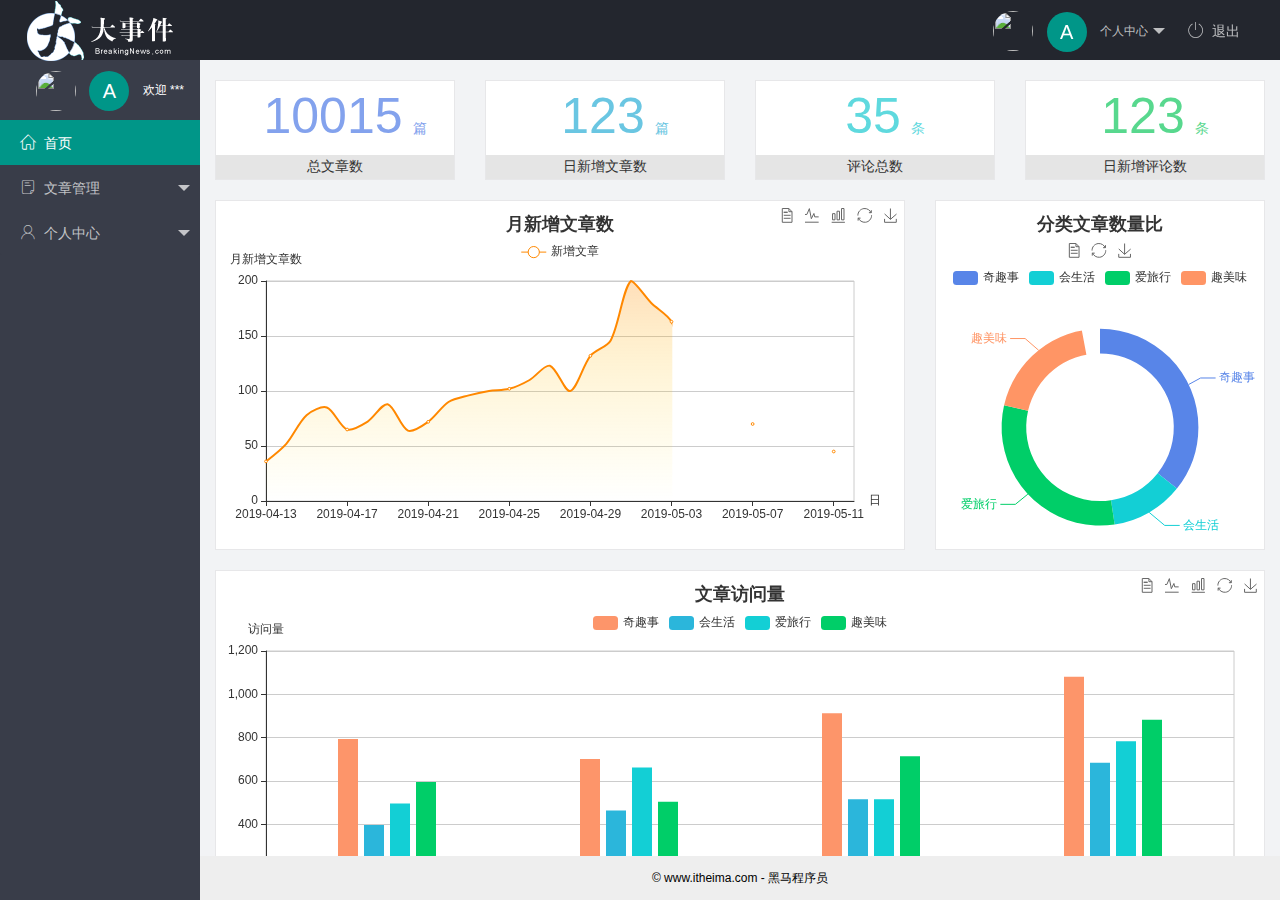
==== commit 2ad96343: "完成文章管理相关功能" ====
--- a/index.html
+++ b/index.html
@@ -55,10 +55,10 @@
                                 <a href="/article/art_cate.html" target="fm"><i class="layui-icon layui-icon-app"></i>文章类别</a>
                             </dd>
                             <dd>
-                                <a href="javascript:;"><i class="layui-icon layui-icon-app"></i>文章列表</a>
+                                <a href="/article/art_list.html" target="fm"><i class="layui-icon layui-icon-app"></i>文章列表</a>
                             </dd>
                             <dd>
-                                <a href="javascript:;"><i class="layui-icon layui-icon-app"></i>发布文章</a>
+                                <a href="/article/art_pub.html" target="fm"><i class="layui-icon layui-icon-app"></i>发布文章</a>
                             </dd>
                         </dl>
                     </li>
